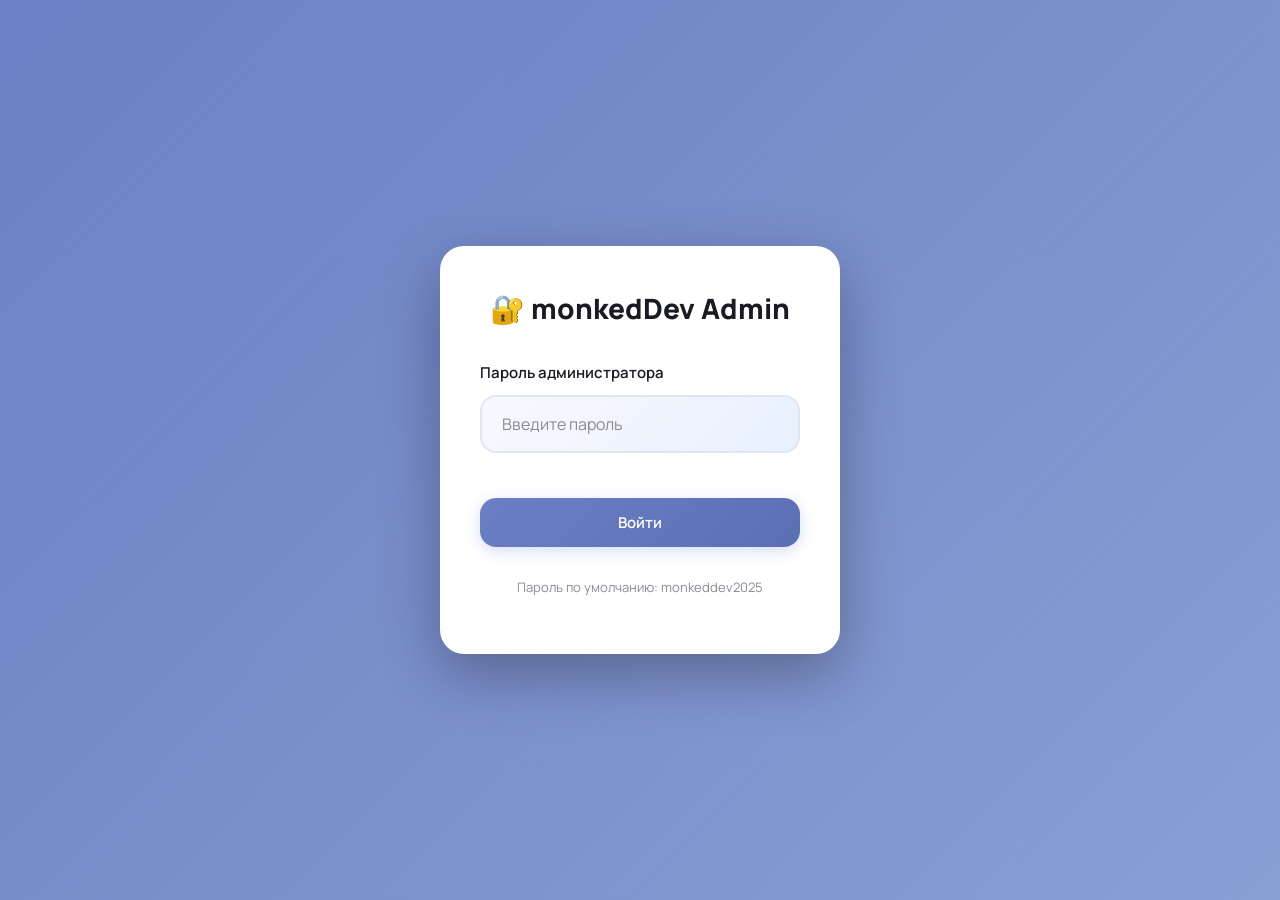
==== admin/index.html @ dd94aa71 "Added web admin panel for order management with dashboard, analytics, export" ====
<!DOCTYPE html>
<html lang="ru">
<head>
    <meta charset="UTF-8">
    <meta name="viewport" content="width=device-width, initial-scale=1.0">
    <title>Админ-панель | monkedDev</title>
    <meta name="description" content="Панель управления заявками">
    <link rel="preconnect" href="https://fonts.googleapis.com">
    <link rel="preconnect" href="https://fonts.gstatic.com" crossorigin>
    <link href="https://fonts.googleapis.com/css2?family=Manrope:wght@300;400;500;600;700;800&display=swap" rel="stylesheet">
    <link rel="stylesheet" href="../css/style.css">
    <link rel="stylesheet" href="../css/admin.css">
</head>
<body>
    <!-- Login Screen -->
    <div class="admin-login" id="adminLogin">
        <div class="admin-login__card">
            <div class="admin-login__header">
                <span class="admin-login__logo">🔐 monkedDev Admin</span>
            </div>
            <form class="admin-login__form" id="loginForm">
                <div class="form-group">
                    <label for="password" class="form-label">Пароль администратора</label>
                    <input type="password" id="password" class="form-input" placeholder="Введите пароль" required>
                </div>
                <button type="submit" class="btn btn--primary btn--full">Войти</button>
                <p class="admin-login__hint">Пароль по умолчанию: monkeddev2025</p>
            </form>
        </div>
    </div>

    <!-- Admin Dashboard -->
    <div class="admin-dashboard hidden" id="adminDashboard">
        <!-- Sidebar -->
        <aside class="admin-sidebar" id="adminSidebar">
            <div class="admin-sidebar__header">
                <span class="admin-sidebar__logo">🚀 monkedDev</span>
            </div>
            <nav class="admin-sidebar__nav">
                <a href="#" class="admin-sidebar__link active" data-view="dashboard">
                    <span class="link__icon">📊</span>
                    Дашборд
                </a>
                <a href="#" class="admin-sidebar__link" data-view="orders">
                    <span class="link__icon">📋</span>
                    Заявки
                    <span class="admin-sidebar__badge" id="newOrdersBadge">0</span>
                </a>
                <a href="#" class="admin-sidebar__link" data-view="analytics">
                    <span class="link__icon">📈</span>
                    Аналитика
                </a>
                <a href="#" class="admin-sidebar__link" data-view="settings">
                    <span class="link__icon">⚙️</span>
                    Настройки
                </a>
            </nav>
            <div class="admin-sidebar__footer">
                <a href="../index.html" class="admin-sidebar__link">
                    <span class="link__icon">🏠</span>
                    На сайт
                </a>
                <button class="admin-sidebar__link" id="logoutBtn">
                    <span class="link__icon">🚪</span>
                    Выйти
                </button>
            </div>
        </aside>

        <!-- Main Content -->
        <main class="admin-content">
            <!-- Header -->
            <header class="admin-header">
                <h1 class="admin-header__title" id="pageTitle">Дашборд</h1>
                <div class="admin-header__actions">
                    <button class="admin-icon-btn" id="refreshBtn" title="Обновить">
                        🔄
                    </button>
                    <button class="admin-icon-btn" id="exportBtn" title="Экспорт">
                        📥
                    </button>
                </div>
            </header>

            <!-- Dashboard View -->
            <div class="admin-view active" id="view-dashboard">
                <div class="admin-stats">
                    <div class="admin-stat-card">
                        <div class="admin-stat-card__icon">📋</div>
                        <div class="admin-stat-card__content">
                            <span class="admin-stat-card__value" id="totalOrders">0</span>
                            <span class="admin-stat-card__label">Всего заявок</span>
                        </div>
                    </div>
                    <div class="admin-stat-card">
                        <div class="admin-stat-card__icon">🆕</div>
                        <div class="admin-stat-card__content">
                            <span class="admin-stat-card__value" id="newOrders">0</span>
                            <span class="admin-stat-card__label">Новые</span>
                        </div>
                    </div>
                    <div class="admin-stat-card">
                        <div class="admin-stat-card__icon">⏳</div>
                        <div class="admin-stat-card__content">
                            <span class="admin-stat-card__value" id="inProgressOrders">0</span>
                            <span class="admin-stat-card__label">В работе</span>
                        </div>
                    </div>
                    <div class="admin-stat-card">
                        <div class="admin-stat-card__icon">✅</div>
                        <div class="admin-stat-card__content">
                            <span class="admin-stat-card__value" id="completedOrders">0</span>
                            <span class="admin-stat-card__label">Завершённые</span>
                        </div>
                    </div>
                </div>

                <div class="admin-card">
                    <div class="admin-card__header">
                        <h2 class="admin-card__title">Последние заявки</h2>
                        <a href="#" class="admin-card__link" data-view="orders">Все заявки →</a>
                    </div>
                    <div class="admin-table-wrapper">
                        <table class="admin-table">
                            <thead>
                                <tr>
                                    <th>ID</th>
                                    <th>Имя</th>
                                    <th>Контакт</th>
                                    <th>Тип</th>
                                    <th>Бюджет</th>
                                    <th>Статус</th>
                                    <th>Дата</th>
                                </tr>
                            </thead>
                            <tbody id="recentOrdersTable">
                                <tr>
                                    <td colspan="7" class="admin-table__empty">Загрузка...</td>
                                </tr>
                            </tbody>
                        </table>
                    </div>
                </div>
            </div>

            <!-- Orders View -->
            <div class="admin-view" id="view-orders">
                <div class="admin-filters">
                    <select class="admin-filter" id="statusFilter">
                        <option value="all">Все статусы</option>
                        <option value="new">Новые</option>
                        <option value="in_progress">В работе</option>
                        <option value="completed">Завершённые</option>
                        <option value="cancelled">Отменённые</option>
                    </select>
                    <input type="text" class="admin-search" id="searchInput" placeholder="Поиск...">
                </div>
                <div class="admin-card">
                    <div class="admin-table-wrapper">
                        <table class="admin-table">
                            <thead>
                                <tr>
                                    <th>ID</th>
                                    <th>Имя</th>
                                    <th>Контакт</th>
                                    <th>Тип</th>
                                    <th>Бюджет</th>
                                    <th>Сообщение</th>
                                    <th>Статус</th>
                                    <th>Дата</th>
                                    <th>Действия</th>
                                </tr>
                            </thead>
                            <tbody id="allOrdersTable">
                                <tr>
                                    <td colspan="9" class="admin-table__empty">Загрузка...</td>
                                </tr>
                            </tbody>
                        </table>
                    </div>
                </div>
            </div>

            <!-- Analytics View -->
            <div class="admin-view" id="view-analytics">
                <div class="admin-grid">
                    <div class="admin-card">
                        <h2 class="admin-card__title">Заявки по дням</h2>
                        <div class="admin-chart" id="ordersChart">
                            <div class="admin-chart__placeholder">📊 График загружается...</div>
                        </div>
                    </div>
                    <div class="admin-card">
                        <h2 class="admin-card__title">Популярные услуги</h2>
                        <div class="admin-chart" id="servicesChart">
                            <div class="admin-chart__placeholder">📈 Статистика загружается...</div>
                        </div>
                    </div>
                </div>
            </div>

            <!-- Settings View -->
            <div class="admin-view" id="view-settings">
                <div class="admin-card">
                    <h2 class="admin-card__title">Настройки панели</h2>
                    <form class="admin-form" id="settingsForm">
                        <div class="form-group">
                            <label class="form-label">Пароль администратора</label>
                            <input type="password" class="form-input" id="adminPassword" placeholder="Новый пароль">
                        </div>
                        <div class="form-group">
                            <label class="form-label">Email для уведомлений</label>
                            <input type="email" class="form-input" id="notificationEmail" placeholder="email@example.com">
                        </div>
                        <div class="form-group">
                            <label class="form-label">Telegram Chat ID (опционально)</label>
                            <input type="text" class="form-input" id="telegramChatId" placeholder="123456789">
                        </div>
                        <button type="submit" class="btn btn--primary">Сохранить</button>
                    </form>
                </div>
            </div>
        </main>
    </div>

    <!-- Order Detail Modal -->
    <div class="admin-modal" id="orderModal">
        <div class="admin-modal__overlay"></div>
        <div class="admin-modal__content">
            <button class="admin-modal__close" id="modalClose">&times;</button>
            <div class="admin-modal__body" id="orderModalBody"></div>
        </div>
    </div>

    <script src="../js/admin.js"></script>
</body>
</html>
---- css/style.css ----
/* ========================================
   monkedDev — Профессиональные стили
   Расширенная версия с анимациями и эффектами
   ======================================== */

/* ========================================
   CSS Переменные и темы
   ======================================== */

:root {
    /* ========================================
       Цветовая палитра - LIGHT THEME
       ======================================== */
    
    /* Основные фоны - улучшенные градиенты */
    --color-bg: linear-gradient(135deg, #F8F9FF 0%, #F0F4FF 50%, #E8F0FE 100%);
    --color-bg-solid: #FAFBFF;
    --color-bg-alt: linear-gradient(135deg, #F0F4FF 0%, #E8EDFF 100%);
    --color-bg-alt-solid: #F5F7FF;
    --color-bg-white: #FFFFFF;
    --color-bg-dark: #1A1A2E;
    
    /* Пастельные акценты - более насыщенные */
    --color-accent: #A4B8E8;
    --color-accent-light: #C5D4F0;
    --color-accent-soft: #E0E8F8;
    --color-accent-dark: #8A9FD4;
    
    /* Градиентные акценты */
    --color-mint: #B8E8D0;
    --color-lavender: #D4C5E8;
    --color-peach: #F0D4C5;
    --color-sky: #B8D8E8;
    --color-blush: #E8C5D8;
    --color-lemon: #F5F0C5;
    --color-rose: #E8B8C5;
    
    /* Основные цвета бренда - ярче */
    --color-primary: #6B7FC4;
    --color-primary-light: #8A9FD4;
    --color-primary-hover: #5A6FB4;
    --color-primary-dark: #4A5FA4;
    --color-primary-gradient: linear-gradient(135deg, #6B7FC4 0%, #8A9FD4 100%);
    --color-primary-glow: rgba(107, 127, 196, 0.3);
    
    /* Текст - контрастнее */
    --color-text: #3A3A45;
    --color-text-light: #5A5A65;
    --color-text-muted: #8A8A95;
    --color-text-inverse: #FFFFFF;
    --color-text-heading: #1A1A25;
    
    /* Семантические цвета */
    --color-success: #10B981;
    --color-success-light: #D1FAE5;
    --color-error: #EF4444;
    --color-error-light: #FEE2E2;
    --color-warning: #F59E0B;
    --color-warning-light: #FEF3C7;
    --color-info: #3B82F6;
    --color-info-light: #DBEAFE;
    
    /* Границы и разделители - мягче */
    --color-border: #E0E5F0;
    --color-border-light: #F0F3F8;
    --color-border-dark: #C5CCD8;
    
    /* Тени - более глубокие */
    --shadow-xs: 0 1px 2px rgba(107, 127, 196, 0.08);
    --shadow-soft: 0 4px 20px rgba(107, 127, 196, 0.12);
    --shadow-medium: 0 8px 30px rgba(107, 127, 196, 0.16);
    --shadow-hover: 0 12px 40px rgba(107, 127, 196, 0.2);
    --shadow-elevated: 0 20px 60px rgba(107, 127, 196, 0.25);
    --shadow-glow: 0 0 40px rgba(107, 127, 196, 0.4);
    
    /* Градиенты для карточек */
    --gradient-card-1: linear-gradient(135deg, rgba(107, 127, 196, 0.05) 0%, rgba(138, 159, 212, 0.05) 100%);
    --gradient-card-2: linear-gradient(135deg, rgba(184, 232, 208, 0.05) 0%, rgba(184, 216, 232, 0.05) 100%);
    --gradient-card-3: linear-gradient(135deg, rgba(212, 197, 232, 0.05) 0%, rgba(240, 212, 197, 0.05) 100%);
    
    /* Шрифты */
    --font-main: 'Manrope', -apple-system, BlinkMacSystemFont, 'Segoe UI', 'Roboto', sans-serif;
    --font-mono: 'Fira Code', 'Consolas', 'Monaco', monospace;
    
    /* Размеры и отступы */
    --section-padding: 100px 0;
    --section-padding-sm: 60px 0;
    --container-width: 1280px;
    --container-width-narrow: 900px;
    --container-width-wide: 1400px;
    
    /* Радиусы скругления */
    --radius-sm: 8px;
    --radius-md: 12px;
    --radius-lg: 16px;
    --radius-xl: 24px;
    --radius-2xl: 32px;
    --radius-full: 9999px;
    
    /* Переходы и анимации */
    --transition-fast: 0.15s ease;
    --transition-base: 0.3s ease;
    --transition-slow: 0.5s ease;
    --transition-bounce: 0.5s cubic-bezier(0.68, -0.55, 0.265, 1.55);
    
    /* Z-index слои */
    --z-base: 1;
    --z-dropdown: 100;
    --z-sticky: 200;
    --z-fixed: 300;
    --z-modal-backdrop: 400;
    --z-modal: 500;
    --z-popover: 600;
    --z-toast: 700;
    --z-cursor: 800;
}

/* Тёмная тема - улучшенная */
[data-theme="dark"] {
    --color-bg: linear-gradient(135deg, #0F0F1A 0%, #1A1A2E 50%, #151525 100%);
    --color-bg-solid: #0F0F1A;
    --color-bg-alt: linear-gradient(135deg, #1A1A2E 0%, #202035 100%);
    --color-bg-alt-solid: #1A1A2E;
    --color-bg-white: #1E1E32;
    
    --color-accent-soft: #2D2D44;
    --color-accent-light: #3D3D5C;
    --color-accent: #8A9FD4;
    
    --color-text: #B8B8C0;
    --color-text-light: #9A9AA5;
    --color-text-muted: #6B6B75;
    --color-text-heading: #E8E8E8;
    
    --color-primary: #8A9FD4;
    --color-primary-light: #9FB0E0;
    --color-primary-hover: #7A8FC4;
    --color-primary-glow: rgba(138, 159, 212, 0.4);
    
    --color-border: #2D2D44;
    --color-border-light: #3D3D5C;
    --color-border-dark: #4D4D6C;
    
    --shadow-soft: 0 4px 20px rgba(0, 0, 0, 0.4);
    --shadow-medium: 0 8px 30px rgba(0, 0, 0, 0.5);
    --shadow-hover: 0 12px 40px rgba(0, 0, 0, 0.6);
    --shadow-elevated: 0 20px 60px rgba(0, 0, 0, 0.7);
}

[data-theme="dark"] body::before {
    background: radial-gradient(ellipse, rgba(138, 159, 212, 0.1) 0%, transparent 70%);
}

[data-theme="dark"] body::after {
    background: radial-gradient(ellipse, rgba(184, 232, 208, 0.08) 0%, transparent 70%);
}

[data-theme="dark"] .section::before {
    background: linear-gradient(180deg, transparent 0%, rgba(138, 159, 212, 0.03) 50%, transparent 100%);
}

/* ========================================
   Базовые стили и сброс
   ======================================== */

*, *::before, *::after {
    box-sizing: border-box;
    margin: 0;
    padding: 0;
}

html {
    scroll-behavior: smooth;
    font-size: 16px;
    -webkit-font-smoothing: antialiased;
    -moz-osx-font-smoothing: grayscale;
    text-rendering: optimizeLegibility;
}

body {
    font-family: var(--font-main);
    font-size: 1rem;
    line-height: 1.6;
    color: var(--color-text);
    background: var(--color-bg);
    background-attachment: fixed;
    overflow-x: hidden;
    min-height: 100vh;
    position: relative;
}

/* Декоративные фоновые элементы */
body::before {
    content: '';
    position: fixed;
    top: -50%;
    right: -20%;
    width: 80%;
    height: 150%;
    background: radial-gradient(ellipse, rgba(107, 127, 196, 0.08) 0%, transparent 70%);
    border-radius: 50%;
    z-index: -1;
    animation: bgFloat 20s ease-in-out infinite;
}

body::after {
    content: '';
    position: fixed;
    bottom: -30%;
    left: -10%;
    width: 60%;
    height: 100%;
    background: radial-gradient(ellipse, rgba(184, 232, 208, 0.08) 0%, transparent 70%);
    border-radius: 50%;
    z-index: -1;
    animation: bgFloat 25s ease-in-out infinite reverse;
}

@keyframes bgFloat {
    0%, 100% { transform: translate(0, 0) scale(1); }
    33% { transform: translate(30px, -30px) scale(1.1); }
    66% { transform: translate(-20px, 20px) scale(0.95); }
}

/* Убираем выделение */
::selection {
    background: var(--color-primary);
    color: var(--color-text-inverse);
}

::-moz-selection {
    background: var(--color-primary);
    color: var(--color-text-inverse);
}

/* Скроллбар */
::-webkit-scrollbar {
    width: 10px;
    height: 10px;
}

::-webkit-scrollbar-track {
    background: var(--color-bg-alt);
}

::-webkit-scrollbar-thumb {
    background: var(--color-primary);
    border-radius: var(--radius-full);
}

::-webkit-scrollbar-thumb:hover {
    background: var(--color-primary-hover);
}

/* Контейнер */
.container {
    max-width: var(--container-width);
    margin: 0 auto;
    padding: 0 20px;
}

@media (min-width: 1400px) {
    .container {
        padding: 0 40px;
    }
}

/* Ссылки */
a {
    text-decoration: none;
    color: inherit;
    transition: all var(--transition-base);
}

/* Изображения */
img {
    max-width: 100%;
    height: auto;
    display: block;
}

/* Списки */
ul, ol {
    list-style: none;
}

/* ========================================
   Типографика
   ======================================== */

h1, h2, h3, h4, h5, h6 {
    font-weight: 700;
    line-height: 1.2;
    color: var(--color-text-heading);
    margin-bottom: 1rem;
}

h1 { font-size: clamp(2.5rem, 5vw, 4rem); }
h2 { font-size: clamp(2rem, 4vw, 3rem); }
h3 { font-size: clamp(1.5rem, 3vw, 2rem); }
h4 { font-size: clamp(1.25rem, 2vw, 1.5rem); }
h5 { font-size: clamp(1.125rem, 1.5vw, 1.25rem); }
h6 { font-size: clamp(1rem, 1vw, 1.125rem); }

p {
    margin-bottom: 1rem;
}

strong {
    font-weight: 700;
    color: var(--color-primary);
}

em {
    font-style: italic;
}

.accent {
    color: var(--color-primary);
}

.title-gradient {
    background: linear-gradient(135deg, var(--color-primary) 0%, var(--color-accent) 100%);
    -webkit-background-clip: text;
    -webkit-text-fill-color: transparent;
    background-clip: text;
}

/* ========================================
   Заголовки секций
   ======================================== */

.section__header {
    text-align: center;
    margin-bottom: 60px;
}

.section__subtitle {
    display: inline-block;
    font-size: 14px;
    font-weight: 600;
    color: var(--color-primary);
    text-transform: uppercase;
    letter-spacing: 2px;
    margin-bottom: 15px;
    padding: 8px 20px;
    background: var(--color-accent-soft);
    border-radius: var(--radius-full);
}

.section__title {
    font-size: clamp(2rem, 4vw, 3rem);
    font-weight: 800;
    color: var(--color-text-heading);
    margin-bottom: 20px;
    position: relative;
    display: inline-block;
}

.section__title::after {
    content: '';
    position: absolute;
    bottom: -10px;
    left: 50%;
    transform: translateX(-50%);
    width: 80px;
    height: 4px;
    background: linear-gradient(90deg, var(--color-primary), var(--color-accent));
    border-radius: var(--radius-full);
}

.section__desc {
    font-size: 18px;
    color: var(--color-text-light);
    max-width: 600px;
    margin: 20px auto 0;
}

.section {
    padding: var(--section-padding);
    position: relative;
}

.section:nth-child(even) {
    background: var(--color-bg-alt);
    background-attachment: fixed;
}

/* Декоративные элементы для секций */
.section::before {
    content: '';
    position: absolute;
    top: 0;
    left: 0;
    width: 100%;
    height: 100%;
    background: linear-gradient(180deg, transparent 0%, rgba(107, 127, 196, 0.02) 50%, transparent 100%);
    pointer-events: none;
}

/* ========================================
   Кнопки
   ======================================== */

.btn {
    display: inline-flex;
    align-items: center;
    justify-content: center;
    gap: 10px;
    padding: 14px 32px;
    font-family: var(--font-main);
    font-size: 15px;
    font-weight: 600;
    border-radius: var(--radius-lg);
    border: none;
    cursor: pointer;
    transition: all var(--transition-base);
    text-align: center;
    white-space: nowrap;
    position: relative;
    overflow: hidden;
}

.btn--primary {
    background: linear-gradient(135deg, var(--color-primary) 0%, var(--color-primary-hover) 100%);
    color: var(--color-text-inverse);
    box-shadow: 0 4px 15px rgba(123, 143, 212, 0.3);
}

.btn--primary:hover {
    transform: translateY(-3px);
    box-shadow: 0 8px 25px rgba(123, 143, 212, 0.4);
}

.btn--primary:active {
    transform: translateY(-1px);
}

.btn--outline {
    background: transparent;
    border: 2px solid var(--color-primary);
    color: var(--color-primary);
}

.btn--outline:hover {
    background: var(--color-primary);
    color: var(--color-text-inverse);
    transform: translateY(-3px);
}

.btn--ghost {
    background: transparent;
    color: var(--color-primary);
}

.btn--ghost:hover {
    background: var(--color-accent-soft);
}

.btn--lg {
    padding: 18px 40px;
    font-size: 16px;
}

.btn--sm {
    padding: 10px 20px;
    font-size: 14px;
}

.btn--full {
    width: 100%;
}

.btn:disabled {
    opacity: 0.6;
    cursor: not-allowed;
    transform: none !important;
}

/* Эффект ripple */
.btn__ripple {
    position: absolute;
    border-radius: 50%;
    background: rgba(255, 255, 255, 0.4);
    transform: scale(0);
    animation: ripple 0.6s linear;
    pointer-events: none;
}

@keyframes ripple {
    to {
        transform: scale(4);
        opacity: 0;
    }
}

/* ========================================
   Preloader
   ======================================== */

.preloader {
    position: fixed;
    top: 0;
    left: 0;
    width: 100%;
    height: 100%;
    background: var(--color-bg);
    display: flex;
    align-items: center;
    justify-content: center;
    z-index: var(--z-cursor);
    transition: opacity 0.5s ease, visibility 0.5s ease;
}

.preloader.hidden {
    opacity: 0;
    visibility: hidden;
    pointer-events: none;
}

.preloader__spinner {
    text-align: center;
}

.spinner__circle {
    width: 60px;
    height: 60px;
    border: 4px solid var(--color-accent-soft);
    border-top-color: var(--color-primary);
    border-radius: 50%;
    animation: spin 1s linear infinite;
    margin: 0 auto 20px;
}

@keyframes spin {
    to {
        transform: rotate(360deg);
    }
}

.spinner__text {
    font-size: 14px;
    color: var(--color-text-light);
    animation: pulse 1.5s ease-in-out infinite;
}

@keyframes pulse {
    0%, 100% { opacity: 1; }
    50% { opacity: 0.5; }
}

/* ========================================
   Cursor Follower
   ======================================== */

.cursor-follower {
    position: fixed;
    width: 30px;
    height: 30px;
    border: 2px solid var(--color-primary);
    border-radius: 50%;
    pointer-events: none;
    z-index: var(--z-cursor);
    transform: translate(-50%, -50%);
    transition: transform 0.1s ease, width 0.3s ease, height 0.3s ease, background-color 0.3s ease;
    mix-blend-mode: multiply;
}

[data-theme="dark"] .cursor-follower {
    mix-blend-mode: difference;
}

.cursor-follower.active {
    width: 50px;
    height: 50px;
    background-color: rgba(123, 143, 212, 0.1);
}

/* ========================================
   Scroll Progress
   ======================================== */

.scroll-progress {
    position: fixed;
    top: 0;
    left: 0;
    width: 0%;
    height: 3px;
    background: linear-gradient(90deg, var(--color-primary), var(--color-accent));
    z-index: var(--z-fixed);
    transition: width 0.1s ease;
}

/* ========================================
   Back to Top Button
   ======================================== */

.back-to-top {
    position: fixed;
    bottom: 30px;
    right: 30px;
    width: 50px;
    height: 50px;
    background: var(--color-primary);
    color: var(--color-text-inverse);
    border: none;
    border-radius: 50%;
    cursor: pointer;
    z-index: var(--z-sticky);
    opacity: 0;
    visibility: hidden;
    transform: translateY(20px);
    transition: all var(--transition-base);
    box-shadow: var(--shadow-medium);
    display: flex;
    align-items: center;
    justify-content: center;
}

.back-to-top.visible {
    opacity: 1;
    visibility: visible;
    transform: translateY(0);
}

.back-to-top:hover {
    background: var(--color-primary-hover);
    transform: translateY(-5px);
    box-shadow: var(--shadow-hover);
}

/* ========================================
   Header
   ======================================== */

.header {
    position: fixed;
    top: 0;
    left: 0;
    width: 100%;
    z-index: var(--z-fixed);
    background: rgba(250, 250, 251, 0.9);
    backdrop-filter: blur(20px);
    -webkit-backdrop-filter: blur(20px);
    border-bottom: 1px solid transparent;
    transition: all var(--transition-base);
}

[data-theme="dark"] .header {
    background: rgba(15, 15, 26, 0.9);
}

.header.scrolled {
    background: rgba(250, 250, 251, 0.98);
    border-bottom-color: var(--color-border);
    box-shadow: var(--shadow-soft);
}

[data-theme="dark"] .header.scrolled {
    background: rgba(15, 15, 26, 0.98);
}

.header__container {
    display: flex;
    align-items: center;
    justify-content: space-between;
    height: 80px;
    transition: height var(--transition-base);
}

.header.scrolled .header__container {
    height: 70px;
}

/* Логотип */
.header__logo {
    font-size: 26px;
    font-weight: 800;
    color: var(--color-text-heading);
    display: flex;
    align-items: center;
    gap: 8px;
}

.logo__icon {
    font-size: 28px;
    animation: float 3s ease-in-out infinite;
}

@keyframes float {
    0%, 100% { transform: translateY(0); }
    50% { transform: translateY(-5px); }
}

/* Навигация */
.header__nav {
    display: flex;
    gap: 5px;
}

.header__link {
    display: flex;
    align-items: center;
    gap: 6px;
    padding: 10px 16px;
    font-size: 15px;
    font-weight: 500;
    color: var(--color-text);
    border-radius: var(--radius-lg);
    transition: all var(--transition-fast);
}

.link__icon {
    font-size: 16px;
    opacity: 0.8;
}

.header__link:hover {
    background: var(--color-accent-soft);
    color: var(--color-primary);
}

.header__link.active {
    background: var(--color-primary);
    color: var(--color-text-inverse);
}

/* Действия в хедере */
.header__actions {
    display: flex;
    align-items: center;
    gap: 15px;
}

.header__btn {
    padding: 10px 24px;
    font-size: 14px;
}

/* Переключатель темы */
.theme-toggle {
    width: 44px;
    height: 44px;
    background: var(--color-accent-soft);
    border: none;
    border-radius: var(--radius-full);
    cursor: pointer;
    display: flex;
    align-items: center;
    justify-content: center;
    transition: all var(--transition-fast);
    position: relative;
    overflow: hidden;
}

.theme-toggle:hover {
    background: var(--color-primary);
    transform: rotate(15deg);
}

.theme-icon {
    font-size: 20px;
    position: absolute;
    transition: all var(--transition-base);
}

.theme-icon--light {
    opacity: 1;
    transform: rotate(0);
}

.theme-icon--dark {
    opacity: 0;
    transform: rotate(90deg);
}

[data-theme="dark"] .theme-icon--light {
    opacity: 0;
    transform: rotate(-90deg);
}

[data-theme="dark"] .theme-icon--dark {
    opacity: 1;
    transform: rotate(0);
}

/* Бургер меню */
.burger {
    display: none;
    flex-direction: column;
    gap: 5px;
    background: none;
    border: none;
    cursor: pointer;
    padding: 8px;
    z-index: var(--z-modal);
}

.burger span {
    width: 28px;
    height: 3px;
    background: var(--color-text-heading);
    border-radius: var(--radius-full);
    transition: all var(--transition-fast);
}

.burger.active span:nth-child(1) {
    transform: rotate(45deg) translate(6px, 6px);
}

.burger.active span:nth-child(2) {
    opacity: 0;
    transform: translateX(-10px);
}

.burger.active span:nth-child(3) {
    transform: rotate(-45deg) translate(7px, -7px);
}

/* ========================================
   Mobile Menu Overlay
   ======================================== */

.mobile-menu-overlay {
    position: fixed;
    top: 0;
    left: 0;
    width: 100%;
    height: 100%;
    background: rgba(0, 0, 0, 0.5);
    backdrop-filter: blur(5px);
    z-index: calc(var(--z-modal) - 1);
    opacity: 0;
    visibility: hidden;
    transition: all var(--transition-base);
}

.mobile-menu-overlay.active {
    opacity: 1;
    visibility: visible;
}

/* ========================================
   Hero Section - Улучшенный фон
   ======================================== */

.hero {
    position: relative;
    padding: 180px 0 120px;
    min-height: 100vh;
    display: flex;
    align-items: center;
    overflow: hidden;
}

.hero::before {
    content: '';
    position: absolute;
    top: -50%;
    right: -20%;
    width: 80%;
    height: 150%;
    background: radial-gradient(ellipse, rgba(107, 127, 196, 0.1) 0%, transparent 70%);
    animation: gradientMove 15s ease-in-out infinite;
    z-index: 0;
}

.hero::after {
    content: '';
    position: absolute;
    bottom: -30%;
    left: -10%;
    width: 60%;
    height: 80%;
    background: radial-gradient(ellipse, rgba(184, 232, 208, 0.08) 0%, transparent 70%);
    animation: gradientMove 20s ease-in-out infinite reverse;
    z-index: 0;
}

@keyframes gradientMove {
    0%, 100% { transform: translate(0, 0) scale(1); }
    33% { transform: translate(-5%, 5%) scale(1.1); }
    66% { transform: translate(5%, -5%) scale(0.95); }
}

.hero__bg {
    position: absolute;
    top: 0;
    left: 0;
    width: 100%;
    height: 100%;
    z-index: 0;
}

.hero__gradient {
    position: absolute;
    top: -50%;
    right: -20%;
    width: 80%;
    height: 150%;
    background: radial-gradient(ellipse, var(--color-accent-soft) 0%, transparent 70%);
    animation: gradientMove 15s ease-in-out infinite;
}

@keyframes gradientMove {
    0%, 100% { transform: translate(0, 0) scale(1); }
    25% { transform: translate(-5%, 5%) scale(1.1); }
    50% { transform: translate(-10%, -5%) scale(0.95); }
    75% { transform: translate(5%, -10%) scale(1.05); }
}

.hero__particles {
    position: absolute;
    top: 0;
    left: 0;
    width: 100%;
    height: 100%;
    overflow: hidden;
}

.particle {
    position: absolute;
    width: 6px;
    height: 6px;
    background: var(--color-primary);
    border-radius: 50%;
    opacity: 0.3;
    animation: particleFloat 20s infinite;
}

@keyframes particleFloat {
    0%, 100% {
        transform: translate(0, 0) rotate(0deg);
        opacity: 0;
    }
    10% {
        opacity: 0.3;
    }
    90% {
        opacity: 0.3;
    }
    100% {
        transform: translate(100vw, -100vh) rotate(720deg);
        opacity: 0;
    }
}

.hero__container {
    position: relative;
    z-index: 1;
    display: grid;
    grid-template-columns: 1fr 1fr;
    gap: 80px;
    align-items: center;
}

.hero__content {
    max-width: 600px;
}

/* Бейдж доступности */
.hero__badge {
    display: inline-flex;
    align-items: center;
    gap: 10px;
    padding: 10px 20px;
    background: var(--color-bg-white);
    border: 1px solid var(--color-border);
    border-radius: var(--radius-full);
    font-size: 14px;
    font-weight: 600;
    color: var(--color-text);
    margin-bottom: 25px;
    box-shadow: var(--shadow-soft);
}

.badge__pulse {
    width: 10px;
    height: 10px;
    background: var(--color-success);
    border-radius: 50%;
    animation: pulse 2s ease-in-out infinite;
}

/* Заголовок Hero */
.hero__title {
    font-size: clamp(2.5rem, 5vw, 4rem);
    font-weight: 800;
    line-height: 1.1;
    color: var(--color-text-heading);
    margin-bottom: 25px;
}

.hero__subtitle {
    font-size: 18px;
    color: var(--color-text-light);
    line-height: 1.8;
    margin-bottom: 40px;
}

/* Кнопки Hero */
.hero__buttons {
    display: flex;
    gap: 15px;
    flex-wrap: wrap;
    margin-bottom: 50px;
}

/* Статистика Hero */
.hero__stats {
    display: flex;
    gap: 40px;
}

.hero__stat {
    text-align: center;
}

.stat__value {
    display: block;
    font-size: 36px;
    font-weight: 800;
    color: var(--color-primary);
    line-height: 1;
}

.stat__label {
    font-size: 14px;
    color: var(--color-text-light);
    margin-top: 5px;
}

/* Hero Image */
.hero__image {
    position: relative;
}

.hero__illustration {
    width: 100%;
    height: 450px;
    background: linear-gradient(135deg, var(--color-accent-light) 0%, var(--color-mint) 100%);
    border-radius: var(--radius-2xl);
    position: relative;
    overflow: hidden;
    box-shadow: var(--shadow-elevated);
    display: flex;
    align-items: center;
    justify-content: center;
}

.illustration__code {
    background: rgba(255, 255, 255, 0.9);
    padding: 30px;
    border-radius: var(--radius-xl);
    font-family: var(--font-mono);
    font-size: 14px;
    box-shadow: var(--shadow-medium);
}

.code__line {
    margin-bottom: 5px;
}

.code__keyword { color: #FF79C6; }
.code__variable { color: #8BE9FD; }
.code__class { color: #50FA7B; }
.code__method { color: #50FA7B; }
.code__string { color: #F1FA8C; }
.code__boolean { color: #BD93F9; }

/* Плавающие карточки */
.hero__floating-card {
    position: absolute;
    display: flex;
    align-items: center;
    gap: 10px;
    padding: 15px 20px;
    background: var(--color-bg-white);
    border-radius: var(--radius-xl);
    box-shadow: var(--shadow-elevated);
    animation: floatCard 4s ease-in-out infinite;
}

.floating-card__icon {
    font-size: 24px;
}

.floating-card__text {
    font-size: 14px;
    font-weight: 600;
    color: var(--color-text-heading);
}

.hero__floating-card--1 {
    top: 10%;
    left: -10%;
    animation-delay: 0s;
}

.hero__floating-card--2 {
    top: 50%;
    right: -15%;
    animation-delay: 1.5s;
}

.hero__floating-card--3 {
    bottom: 10%;
    left: 0%;
    animation-delay: 3s;
}

@keyframes floatCard {
    0%, 100% { transform: translateY(0); }
    50% { transform: translateY(-20px); }
}

/* Индикатор скролла */
.hero__scroll-indicator {
    position: absolute;
    bottom: 40px;
    left: 50%;
    transform: translateX(-50%);
    display: flex;
    flex-direction: column;
    align-items: center;
    gap: 10px;
    animation: bounce 2s ease-in-out infinite;
}

@keyframes bounce {
    0%, 100% { transform: translateX(-50%) translateY(0); }
    50% { transform: translateX(-50%) translateY(10px); }
}

.scroll-indicator__mouse {
    width: 26px;
    height: 40px;
    border: 2px solid var(--color-text-muted);
    border-radius: 13px;
    position: relative;
}

.scroll-indicator__wheel {
    width: 4px;
    height: 8px;
    background: var(--color-primary);
    border-radius: 2px;
    position: absolute;
    top: 8px;
    left: 50%;
    transform: translateX(-50%);
    animation: scrollWheel 1.5s ease-in-out infinite;
}

@keyframes scrollWheel {
    0%, 100% { opacity: 1; transform: translateX(-50%) translateY(0); }
    50% { opacity: 0.3; transform: translateX(-50%) translateY(10px); }
}

.scroll-indicator__text {
    font-size: 12px;
    color: var(--color-text-muted);
    text-transform: uppercase;
    letter-spacing: 1px;
}

/* ========================================
   About Section
   ======================================== */

.about__container {
    max-width: var(--container-width-wide);
}

.about__content {
    display: grid;
    grid-template-columns: 450px 1fr;
    gap: 80px;
    align-items: center;
}

.about__image-wrapper {
    position: relative;
}

.about__image {
    position: relative;
    z-index: 2;
}

.about__avatar {
    width: 100%;
    aspect-ratio: 1;
    background: linear-gradient(135deg, var(--color-accent-light), var(--color-lavender));
    border-radius: var(--radius-2xl);
    display: flex;
    align-items: center;
    justify-content: center;
    box-shadow: var(--shadow-elevated);
}

.avatar__emoji {
    font-size: 150px;
    animation: float 4s ease-in-out infinite;
}

.about__experience {
    position: absolute;
    bottom: -20px;
    right: -20px;
    background: var(--color-primary);
    color: var(--color-text-inverse);
    padding: 20px 25px;
    border-radius: var(--radius-xl);
    text-align: center;
    box-shadow: var(--shadow-medium);
}

.experience__years {
    display: block;
    font-size: 36px;
    font-weight: 800;
    line-height: 1;
}

.experience__text {
    font-size: 13px;
    opacity: 0.9;
}

.about__pattern {
    position: absolute;
    top: 30px;
    left: 30px;
    width: 100%;
    height: 100%;
    background: linear-gradient(135deg, var(--color-accent-soft), var(--color-mint));
    border-radius: var(--radius-2xl);
    z-index: 1;
}

.about__text {
    max-width: 700px;
}

.text__lead {
    font-size: 20px;
    line-height: 1.8;
    color: var(--color-text);
    margin-bottom: 20px;
}

.about__text p {
    font-size: 17px;
    color: var(--color-text-light);
    line-height: 1.8;
    margin-bottom: 20px;
}

/* Навыки */
.about__skills {
    margin: 40px 0;
}

.skills__title {
    font-size: 20px;
    margin-bottom: 25px;
}

.skills__grid {
    display: grid;
    gap: 20px;
}

.skill-item__header {
    display: flex;
    align-items: center;
    gap: 12px;
    margin-bottom: 10px;
}

.skill-item__icon {
    font-size: 20px;
}

.skill-item__name {
    flex: 1;
    font-weight: 600;
    color: var(--color-text-heading);
}

.skill-item__percent {
    font-size: 14px;
    font-weight: 700;
    color: var(--color-primary);
}

.skill-item__bar {
    height: 8px;
    background: var(--color-accent-soft);
    border-radius: var(--radius-full);
    overflow: hidden;
}

.skill-item__progress {
    height: 100%;
    width: 0;
    background: linear-gradient(90deg, var(--color-primary), var(--color-accent));
    border-radius: var(--radius-full);
    transition: width 1.5s ease-out;
}

/* Tech tags */
.about__tech {
    display: flex;
    flex-wrap: wrap;
    gap: 10px;
    margin: 30px 0;
}

.tech-tag {
    padding: 8px 16px;
    background: var(--color-accent-soft);
    color: var(--color-primary-dark);
    border-radius: var(--radius-full);
    font-size: 14px;
    font-weight: 600;
    transition: all var(--transition-fast);
}

.tech-tag:hover {
    background: var(--color-primary);
    color: var(--color-text-inverse);
    transform: translateY(-2px);
}

/* CTA кнопки */
.about__cta {
    display: flex;
    gap: 15px;
    margin-top: 40px;
}

/* ========================================
   Services Section
   ======================================== */

.services__tabs {
    display: flex;
    justify-content: center;
    gap: 10px;
    margin-bottom: 40px;
    flex-wrap: wrap;
}

.services__tab {
    padding: 12px 24px;
    background: var(--color-bg-white);
    border: 2px solid var(--color-border);
    border-radius: var(--radius-full);
    font-family: var(--font-main);
    font-size: 15px;
    font-weight: 600;
    color: var(--color-text);
    cursor: pointer;
    transition: all var(--transition-fast);
}

.services__tab:hover {
    border-color: var(--color-primary);
    color: var(--color-primary);
}

.services__tab--active {
    background: var(--color-primary);
    border-color: var(--color-primary);
    color: var(--color-text-inverse);
}

.services__grid {
    display: grid;
    grid-template-columns: repeat(3, 1fr);
    gap: 30px;
}

.service-card {
    position: relative;
    padding: 35px;
    background: var(--color-bg-white);
    border-radius: var(--radius-2xl);
    box-shadow: var(--shadow-soft);
    transition: all var(--transition-base);
    overflow: hidden;
}

.service-card::before {
    content: '';
    position: absolute;
    top: 0;
    left: 0;
    width: 100%;
    height: 4px;
    background: linear-gradient(90deg, var(--color-primary), var(--color-accent));
    transform: scaleX(0);
    transition: transform var(--transition-base);
}

.service-card::after {
    content: '';
    position: absolute;
    top: -50%;
    right: -50%;
    width: 200%;
    height: 200%;
    background: radial-gradient(circle, rgba(107, 127, 196, 0.05) 0%, transparent 70%);
    opacity: 0;
    transition: opacity var(--transition-base);
    pointer-events: none;
}

.service-card:hover {
    transform: translateY(-10px);
    box-shadow: var(--shadow-elevated);
}

.service-card:hover::before {
    transform: scaleX(1);
}

.service-card:hover::after {
    opacity: 1;
}

.service-card.hidden {
    display: none;
}

.service-card__badge {
    position: absolute;
    top: 20px;
    right: 20px;
    padding: 6px 14px;
    background: linear-gradient(135deg, var(--color-primary), var(--color-accent));
    color: var(--color-text-inverse);
    font-size: 12px;
    font-weight: 700;
    border-radius: var(--radius-full);
    text-transform: uppercase;
    letter-spacing: 1px;
}

.service-card__icon {
    font-size: 56px;
    margin-bottom: 20px;
    display: block;
}

.service-card__title {
    font-size: 22px;
    margin-bottom: 15px;
}

.service-card__desc {
    font-size: 15px;
    color: var(--color-text-light);
    line-height: 1.7;
    margin-bottom: 20px;
}

.service-card__features {
    margin-bottom: 25px;
}

.service-card__features li {
    display: flex;
    align-items: center;
    gap: 10px;
    font-size: 14px;
    color: var(--color-text);
    margin-bottom: 10px;
}

.service-card__price {
    display: flex;
    align-items: baseline;
    gap: 5px;
    margin-bottom: 25px;
    padding: 15px;
    background: var(--color-accent-soft);
    border-radius: var(--radius-lg);
}

.price__from {
    font-size: 14px;
    color: var(--color-text-light);
}

.price__value {
    font-size: 28px;
    font-weight: 800;
    color: var(--color-primary);
}

.price__currency {
    font-size: 18px;
    font-weight: 600;
    color: var(--color-text);
}

.services__cta {
    text-align: center;
    margin-top: 50px;
    padding: 40px;
    background: var(--color-bg-white);
    border-radius: var(--radius-2xl);
    box-shadow: var(--shadow-soft);
}

.services__cta p {
    font-size: 18px;
    color: var(--color-text-light);
    margin-bottom: 20px;
}

/* ========================================
   Benefits Section
   ======================================== */

.benefits__grid {
    display: grid;
    grid-template-columns: repeat(3, 1fr);
    gap: 30px;
}

.benefit-card {
    padding: 35px;
    background: var(--color-bg-white);
    border-radius: var(--radius-2xl);
    text-align: center;
    box-shadow: var(--shadow-soft);
    transition: all var(--transition-base);
}

.benefit-card:hover {
    transform: translateY(-8px);
    box-shadow: var(--shadow-elevated);
}

.benefit-card__icon {
    font-size: 56px;
    margin-bottom: 20px;
}

.benefit-card__title {
    font-size: 20px;
    margin-bottom: 15px;
}

.benefit-card__desc {
    font-size: 15px;
    color: var(--color-text-light);
    line-height: 1.7;
}

/* ========================================
   Portfolio Section
   ======================================== */

.portfolio__filter {
    display: flex;
    justify-content: center;
    gap: 10px;
    margin-bottom: 40px;
    flex-wrap: wrap;
}

.portfolio__filter-btn {
    padding: 10px 24px;
    background: var(--color-bg-white);
    border: 2px solid var(--color-border);
    border-radius: var(--radius-full);
    font-family: var(--font-main);
    font-size: 14px;
    font-weight: 600;
    color: var(--color-text);
    cursor: pointer;
    transition: all var(--transition-fast);
}

.portfolio__filter-btn:hover {
    border-color: var(--color-primary);
    color: var(--color-primary);
}

.portfolio__filter-btn--active {
    background: var(--color-primary);
    border-color: var(--color-primary);
    color: var(--color-text-inverse);
}

.portfolio__grid {
    display: grid;
    grid-template-columns: repeat(3, 1fr);
    gap: 30px;
}

.portfolio-card {
    background: var(--color-bg-white);
    border-radius: var(--radius-2xl);
    overflow: hidden;
    box-shadow: var(--shadow-soft);
    transition: all var(--transition-base);
}

.portfolio-card:hover {
    transform: translateY(-10px);
    box-shadow: var(--shadow-elevated);
}

.portfolio-card.hidden {
    display: none;
}

.portfolio-card__image {
    position: relative;
    height: 240px;
    overflow: hidden;
}

.portfolio-placeholder {
    width: 100%;
    height: 100%;
    background: linear-gradient(135deg, var(--color-accent-light), var(--color-lavender));
    display: flex;
    flex-direction: column;
    align-items: center;
    justify-content: center;
    gap: 10px;
}

.placeholder__emoji {
    font-size: 64px;
}

.placeholder__text {
    font-size: 16px;
    font-weight: 600;
    color: var(--color-primary-dark);
}

.portfolio-card__overlay {
    position: absolute;
    top: 0;
    left: 0;
    width: 100%;
    height: 100%;
    background: rgba(123, 143, 212, 0.9);
    display: flex;
    align-items: center;
    justify-content: center;
    gap: 15px;
    opacity: 0;
    transition: opacity var(--transition-base);
}

.portfolio-card__image:hover .portfolio-card__overlay {
    opacity: 1;
}

.portfolio-card__preview,
.portfolio-card__external {
    width: 50px;
    height: 50px;
    background: var(--color-bg-white);
    border-radius: 50%;
    display: flex;
    align-items: center;
    justify-content: center;
    font-size: 20px;
    transition: all var(--transition-fast);
}

.portfolio-card__preview:hover,
.portfolio-card__external:hover {
    transform: scale(1.1);
}

.portfolio-card__content {
    padding: 25px;
}

.portfolio-card__tags {
    display: flex;
    gap: 10px;
    margin-bottom: 15px;
}

.tag {
    padding: 6px 14px;
    font-size: 12px;
    font-weight: 600;
    border-radius: var(--radius-full);
    text-transform: uppercase;
    letter-spacing: 0.5px;
}

.tag--primary {
    background: var(--color-primary);
    color: var(--color-text-inverse);
}

.tag--secondary {
    background: var(--color-accent-soft);
    color: var(--color-primary-dark);
}

.portfolio-card__title {
    font-size: 18px;
    margin-bottom: 10px;
}

.portfolio-card__desc {
    font-size: 15px;
    color: var(--color-text-light);
    line-height: 1.6;
    margin-bottom: 15px;
}

.portfolio-card__meta {
    display: flex;
    gap: 20px;
}

.meta__item {
    font-size: 14px;
    color: var(--color-text-muted);
}

.portfolio__cta {
    text-align: center;
    margin-top: 50px;
}

.portfolio__cta p {
    font-size: 18px;
    color: var(--color-text-light);
    margin-bottom: 20px;
}

/* ========================================
   Reviews Section
   ======================================== */

.reviews__slider {
    position: relative;
    display: flex;
    align-items: center;
    gap: 20px;
}

.slider__btn {
    width: 50px;
    height: 50px;
    background: var(--color-bg-white);
    border: 2px solid var(--color-border);
    border-radius: 50%;
    cursor: pointer;
    display: flex;
    align-items: center;
    justify-content: center;
    transition: all var(--transition-fast);
    flex-shrink: 0;
}

.slider__btn:hover {
    background: var(--color-primary);
    border-color: var(--color-primary);
    color: var(--color-text-inverse);
}

.reviews__track {
    display: flex;
    gap: 30px;
    overflow-x: auto;
    scroll-behavior: smooth;
    scrollbar-width: none;
    -ms-overflow-style: none;
    padding: 20px 0;
}

.reviews__track::-webkit-scrollbar {
    display: none;
}

.review-card {
    flex: 0 0 400px;
    padding: 30px;
    background: var(--color-bg-white);
    border-radius: var(--radius-2xl);
    box-shadow: var(--shadow-soft);
}

.review-card__header {
    display: flex;
    align-items: center;
    gap: 15px;
    margin-bottom: 20px;
}

.review-card__avatar {
    width: 60px;
    height: 60px;
    background: linear-gradient(135deg, var(--color-accent-light), var(--color-lavender));
    border-radius: 50%;
    display: flex;
    align-items: center;
    justify-content: center;
    font-size: 30px;
}

.review-card__info {
    flex: 1;
}

.review-card__name {
    font-size: 16px;
    font-weight: 700;
    color: var(--color-text-heading);
    margin-bottom: 3px;
}

.review-card__position {
    font-size: 14px;
    color: var(--color-text-light);
}

.review-card__rating {
    font-size: 18px;
}

.review-card__content p {
    font-size: 15px;
    color: var(--color-text);
    line-height: 1.7;
    font-style: italic;
}

.review-card__footer {
    display: flex;
    justify-content: space-between;
    margin-top: 20px;
    padding-top: 20px;
    border-top: 1px solid var(--color-border-light);
}

.review-card__date,
.review-card__project {
    font-size: 13px;
    color: var(--color-text-muted);
}

.reviews__dots {
    display: flex;
    justify-content: center;
    gap: 10px;
    margin-top: 30px;
}

.reviews__dot {
    width: 10px;
    height: 10px;
    background: var(--color-border);
    border-radius: 50%;
    cursor: pointer;
    transition: all var(--transition-fast);
}

.reviews__dot.active {
    background: var(--color-primary);
    width: 30px;
    border-radius: var(--radius-full);
}

/* ========================================
   Stages Section
   ======================================== */

.stages__timeline {
    display: grid;
    grid-template-columns: repeat(3, 1fr);
    gap: 25px;
}

.stage-item {
    position: relative;
    padding: 35px 25px;
    background: var(--color-bg-white);
    border-radius: var(--radius-2xl);
    text-align: center;
    box-shadow: var(--shadow-soft);
    transition: all var(--transition-base);
}

.stage-item:hover {
    transform: translateY(-8px);
    box-shadow: var(--shadow-elevated);
}

.stage-item__number {
    display: inline-flex;
    align-items: center;
    justify-content: center;
    width: 60px;
    height: 60px;
    background: linear-gradient(135deg, var(--color-primary), var(--color-accent));
    color: var(--color-text-inverse);
    font-size: 22px;
    font-weight: 800;
    border-radius: 50%;
    margin-bottom: 20px;
}

.stage-item__icon {
    font-size: 40px;
    margin-bottom: 15px;
    display: block;
}

.stage-item__title {
    font-size: 18px;
    margin-bottom: 12px;
}

.stage-item__desc {
    font-size: 14px;
    color: var(--color-text-light);
    line-height: 1.6;
    margin-bottom: 15px;
}

.stage-item__time {
    display: inline-block;
    padding: 6px 14px;
    background: var(--color-accent-soft);
    color: var(--color-primary-dark);
    border-radius: var(--radius-full);
    font-size: 13px;
    font-weight: 600;
}

/* ========================================
   FAQ Section
   ======================================== */

.faq__grid {
    max-width: var(--container-width-narrow);
    margin: 0 auto;
    display: flex;
    flex-direction: column;
    gap: 15px;
}

.faq-item {
    background: var(--color-bg-white);
    border-radius: var(--radius-xl);
    overflow: hidden;
    box-shadow: var(--shadow-soft);
}

.faq-item__header {
    width: 100%;
    padding: 25px 30px;
    background: none;
    border: none;
    display: flex;
    align-items: center;
    justify-content: space-between;
    cursor: pointer;
    text-align: left;
    font-family: var(--font-main);
    font-size: 17px;
    font-weight: 600;
    color: var(--color-text-heading);
    transition: all var(--transition-fast);
}

.faq-item__header:hover {
    background: var(--color-accent-soft);
}

.faq-item__icon {
    width: 30px;
    height: 30px;
    background: var(--color-primary);
    color: var(--color-text-inverse);
    border-radius: 50%;
    display: flex;
    align-items: center;
    justify-content: center;
    font-size: 20px;
    font-weight: 400;
    transition: all var(--transition-fast);
    flex-shrink: 0;
    margin-left: 15px;
}

.faq-item.active .faq-item__icon {
    background: var(--color-error);
    transform: rotate(45deg);
}

.faq-item__content {
    max-height: 0;
    overflow: hidden;
    transition: max-height 0.4s ease;
}

.faq-item.active .faq-item__content {
    max-height: 500px;
}

.faq-item__content p,
.faq-item__content ul {
    padding: 0 30px 25px;
}

.faq-item__content p {
    font-size: 15px;
    color: var(--color-text-light);
    line-height: 1.7;
}

.faq-item__content ul {
    margin-top: 15px;
}

.faq-item__content ul li {
    display: flex;
    align-items: center;
    gap: 10px;
    font-size: 15px;
    color: var(--color-text);
    margin-bottom: 10px;
}

.faq-item__content ul li::before {
    content: '✓';
    color: var(--color-success);
    font-weight: 700;
}

/* ========================================
   CTA Section
   ======================================== */

.cta {
    position: relative;
    overflow: hidden;
}

.cta__container {
    position: relative;
    z-index: 1;
}

.cta__content {
    text-align: center;
    padding: 80px 40px;
    background: linear-gradient(135deg, var(--color-primary) 0%, var(--color-primary-dark) 100%);
    border-radius: var(--radius-2xl);
    box-shadow: var(--shadow-elevated);
}

.cta__badge {
    font-size: 60px;
    margin-bottom: 20px;
    animation: float 3s ease-in-out infinite;
}

.cta__title {
    font-size: clamp(2rem, 4vw, 3rem);
    color: var(--color-text-inverse);
    margin-bottom: 20px;
}

.cta__desc {
    font-size: 18px;
    color: rgba(255, 255, 255, 0.9);
    max-width: 600px;
    margin: 0 auto 40px;
}

.cta__buttons {
    display: flex;
    justify-content: center;
    gap: 15px;
    flex-wrap: wrap;
    margin-bottom: 25px;
}

.cta__note {
    font-size: 14px;
    color: rgba(255, 255, 255, 0.7);
}

.btn__icon {
    font-size: 18px;
}

/* ========================================
   Order Section
   ======================================== */

.order__wrapper {
    display: grid;
    grid-template-columns: 350px 1fr;
    gap: 50px;
    max-width: var(--container-width-narrow);
    margin: 0 auto;
}

.order__info {
    padding: 40px;
    background: var(--color-bg-white);
    border-radius: var(--radius-2xl);
    box-shadow: var(--shadow-medium);
    height: fit-content;
}

.order__info-title {
    font-size: 20px;
    margin-bottom: 25px;
}

.order__contacts {
    display: flex;
    flex-direction: column;
    gap: 15px;
    margin-bottom: 30px;
}

.order__contact {
    display: flex;
    align-items: center;
    gap: 15px;
    padding: 15px;
    background: var(--color-accent-soft);
    border-radius: var(--radius-lg);
    transition: all var(--transition-fast);
}

.order__contact:hover {
    background: var(--color-primary);
    color: var(--color-text-inverse);
}

.contact__icon {
    font-size: 24px;
}

.contact__text {
    font-size: 15px;
    font-weight: 600;
}

.order__social {
    display: flex;
    gap: 10px;
    margin-bottom: 30px;
}

.social-link {
    width: 44px;
    height: 44px;
    background: var(--color-accent-soft);
    border-radius: var(--radius-lg);
    display: flex;
    align-items: center;
    justify-content: center;
    transition: all var(--transition-fast);
}

.social-link:hover {
    background: var(--color-primary);
    color: var(--color-text-inverse);
    transform: translateY(-3px);
}

.social-link svg {
    width: 22px;
    height: 22px;
}

.order__availability {
    display: flex;
    align-items: center;
    gap: 10px;
    padding: 15px;
    background: var(--color-success-light);
    border-radius: var(--radius-lg);
}

.availability__status {
    width: 12px;
    height: 12px;
    background: var(--color-success);
    border-radius: 50%;
    animation: pulse 2s ease-in-out infinite;
}

.availability__text {
    font-size: 14px;
    font-weight: 600;
    color: var(--color-success);
}

/* Форма заказа */
.order-form {
    padding: 40px;
    background: var(--color-bg-white);
    border-radius: var(--radius-2xl);
    box-shadow: var(--shadow-medium);
}

.form-row {
    display: grid;
    grid-template-columns: 1fr 1fr;
    gap: 20px;
}

.form-group {
    margin-bottom: 25px;
}

.form-label {
    display: flex;
    align-items: center;
    gap: 8px;
    margin-bottom: 10px;
    font-size: 15px;
    font-weight: 600;
    color: var(--color-text-heading);
}

.label__icon {
    font-size: 16px;
}

.required {
    color: var(--color-error);
}

.form-input {
    width: 100%;
    padding: 16px 20px;
    font-family: var(--font-main);
    font-size: 16px;
    color: var(--color-text);
    background: var(--color-bg);
    border: 2px solid var(--color-border);
    border-radius: var(--radius-lg);
    transition: all var(--transition-fast);
}

.form-input:focus {
    outline: none;
    border-color: var(--color-primary);
    box-shadow: 0 0 0 4px rgba(123, 143, 212, 0.1);
}

.form-input::placeholder {
    color: var(--color-text-muted);
}

.form-select {
    cursor: pointer;
}

.form-textarea {
    resize: vertical;
    min-height: 140px;
}

.form-checkbox {
    display: flex;
    align-items: flex-start;
    gap: 12px;
}

.form-checkbox input[type="checkbox"] {
    width: 20px;
    height: 20px;
    margin-top: 2px;
    accent-color: var(--color-primary);
    cursor: pointer;
}

.form-checkbox-label {
    font-size: 14px;
    color: var(--color-text-light);
    line-height: 1.5;
    cursor: pointer;
}

.hidden {
    display: none !important;
}

.form-status {
    margin-top: 20px;
    padding: 15px 20px;
    border-radius: var(--radius-lg);
    text-align: center;
    font-size: 15px;
    font-weight: 600;
    display: none;
}

.form-status.success {
    display: block;
    background: var(--color-success-light);
    color: var(--color-success);
}

.form-status.error {
    display: block;
    background: var(--color-error-light);
    color: var(--color-error);
}

.form__note {
    margin-top: 20px;
    font-size: 13px;
    color: var(--color-text-muted);
    text-align: center;
}

/* ========================================
   Contacts Section
   ======================================== */

.contacts__content {
    max-width: var(--container-width-narrow);
    margin: 0 auto;
}

.contacts__cards {
    display: grid;
    grid-template-columns: repeat(3, 1fr);
    gap: 25px;
    margin-bottom: 50px;
}

.contact-card {
    display: flex;
    align-items: center;
    gap: 20px;
    padding: 30px;
    background: var(--color-bg-white);
    border-radius: var(--radius-2xl);
    box-shadow: var(--shadow-soft);
    transition: all var(--transition-base);
}

.contact-card:hover {
    transform: translateY(-5px);
    box-shadow: var(--shadow-elevated);
}

.contact-card__icon {
    font-size: 40px;
}

.contact-card__title {
    font-size: 16px;
    font-weight: 700;
    color: var(--color-text-heading);
    margin-bottom: 5px;
}

.contact-card__text {
    font-size: 14px;
    color: var(--color-text-light);
}

.contacts__hours {
    padding: 40px;
    background: var(--color-bg-white);
    border-radius: var(--radius-2xl);
    box-shadow: var(--shadow-soft);
}

.hours__title {
    font-size: 20px;
    margin-bottom: 25px;
    text-align: center;
}

.hours__grid {
    display: grid;
    grid-template-columns: repeat(2, 1fr);
    gap: 20px;
}

.hours__item {
    display: flex;
    flex-direction: column;
    align-items: center;
    gap: 8px;
    padding: 20px;
    background: var(--color-accent-soft);
    border-radius: var(--radius-lg);
}

.hours__day {
    font-size: 15px;
    font-weight: 700;
    color: var(--color-text-heading);
}

.hours__time {
    font-size: 14px;
    color: var(--color-text-light);
}

/* ========================================
   Footer
   ======================================== */

.footer {
    background: var(--color-bg-dark);
    color: rgba(255, 255, 255, 0.8);
    padding: 80px 0 30px;
}

.footer__top {
    display: grid;
    grid-template-columns: 2fr 1fr 1fr;
    gap: 60px;
    margin-bottom: 60px;
    padding-bottom: 60px;
    border-bottom: 1px solid rgba(255, 255, 255, 0.1);
}

.footer__brand {
    max-width: 350px;
}

.footer__logo {
    display: inline-flex;
    align-items: center;
    gap: 8px;
    font-size: 26px;
    font-weight: 800;
    color: var(--color-text-inverse);
    margin-bottom: 20px;
}

.footer__desc {
    font-size: 15px;
    line-height: 1.7;
    margin-bottom: 25px;
}

.footer__social {
    display: flex;
    gap: 12px;
}

.footer__nav-title {
    font-size: 16px;
    font-weight: 700;
    color: var(--color-text-inverse);
    margin-bottom: 20px;
}

.footer__nav-list {
    display: flex;
    flex-direction: column;
    gap: 12px;
}

.footer__nav-link {
    font-size: 15px;
    color: rgba(255, 255, 255, 0.7);
    transition: all var(--transition-fast);
}

.footer__nav-link:hover {
    color: var(--color-primary);
    padding-left: 5px;
}

.footer__bottom {
    display: flex;
    justify-content: space-between;
    align-items: center;
}

.footer__copyright {
    font-size: 14px;
    color: rgba(255, 255, 255, 0.5);
}

.footer__legal {
    display: flex;
    gap: 25px;
}

.footer__legal-link {
    font-size: 14px;
    color: rgba(255, 255, 255, 0.5);
    transition: color var(--transition-fast);
}

.footer__legal-link:hover {
    color: var(--color-primary);
}

/* ========================================
   Toast Notifications
   ======================================== */

.toast-container {
    position: fixed;
    top: 100px;
    right: 30px;
    z-index: var(--z-toast);
    display: flex;
    flex-direction: column;
    gap: 15px;
}

.toast {
    min-width: 320px;
    padding: 18px 24px;
    background: var(--color-bg-white);
    border-radius: var(--radius-xl);
    box-shadow: var(--shadow-elevated);
    display: flex;
    align-items: center;
    gap: 15px;
    animation: slideIn 0.3s ease;
}

@keyframes slideIn {
    from {
        transform: translateX(100%);
        opacity: 0;
    }
    to {
        transform: translateX(0);
        opacity: 1;
    }
}

.toast.hiding {
    animation: slideOut 0.3s ease forwards;
}

@keyframes slideOut {
    to {
        transform: translateX(100%);
        opacity: 0;
    }
}

.toast__icon {
    font-size: 24px;
}

.toast__content {
    flex: 1;
}

.toast__title {
    font-size: 15px;
    font-weight: 700;
    color: var(--color-text-heading);
    margin-bottom: 3px;
}

.toast__message {
    font-size: 14px;
    color: var(--color-text-light);
}

.toast--success .toast__icon { color: var(--color-success); }
.toast--error .toast__icon { color: var(--color-error); }
.toast--warning .toast__icon { color: var(--color-warning); }
.toast--info .toast__icon { color: var(--color-info); }

/* ========================================
   Modal
   ======================================== */

.modal {
    position: fixed;
    top: 0;
    left: 0;
    width: 100%;
    height: 100%;
    z-index: var(--z-modal);
    display: flex;
    align-items: center;
    justify-content: center;
    opacity: 0;
    visibility: hidden;
    transition: all var(--transition-base);
}

.modal.active {
    opacity: 1;
    visibility: visible;
}

.modal__overlay {
    position: absolute;
    top: 0;
    left: 0;
    width: 100%;
    height: 100%;
    background: rgba(0, 0, 0, 0.7);
    backdrop-filter: blur(5px);
}

.modal__content {
    position: relative;
    width: 90%;
    max-width: 800px;
    max-height: 90vh;
    overflow-y: auto;
    background: var(--color-bg-white);
    border-radius: var(--radius-2xl);
    box-shadow: var(--shadow-elevated);
    transform: scale(0.9);
    transition: transform var(--transition-base);
}

.modal.active .modal__content {
    transform: scale(1);
}

.modal__close {
    position: absolute;
    top: 20px;
    right: 20px;
    width: 40px;
    height: 40px;
    background: var(--color-bg);
    border: none;
    border-radius: 50%;
    cursor: pointer;
    display: flex;
    align-items: center;
    justify-content: center;
    font-size: 24px;
    color: var(--color-text);
    transition: all var(--transition-fast);
    z-index: 1;
}

.modal__close:hover {
    background: var(--color-error);
    color: var(--color-text-inverse);
}

.modal__body {
    padding: 40px;
}

/* ========================================
   Адаптивность
   ======================================== */

@media (max-width: 1200px) {
    .hero__container {
        grid-template-columns: 1fr;
        text-align: center;
    }

    .hero__content {
        max-width: 100%;
    }

    .hero__image {
        max-width: 600px;
        margin: 0 auto;
    }

    .hero__stats {
        justify-content: center;
    }

    .about__content {
        grid-template-columns: 1fr;
        gap: 50px;
    }

    .about__image-wrapper {
        max-width: 450px;
        margin: 0 auto;
    }

    .services__grid,
    .portfolio__grid {
        grid-template-columns: repeat(2, 1fr);
    }

    .benefits__grid,
    .stages__timeline {
        grid-template-columns: repeat(2, 1fr);
    }

    .footer__top {
        grid-template-columns: 1fr 1fr;
    }
}

@media (max-width: 992px) {
    .header__nav,
    .header__btn,
    .theme-toggle {
        display: none;
    }

    .burger {
        display: flex;
    }

    .hero {
        padding: 140px 0 80px;
    }

    .hero__title {
        font-size: clamp(2rem, 4vw, 3rem);
    }

    .hero__buttons {
        justify-content: center;
    }

    .about__content {
        grid-template-columns: 1fr;
    }

    .order__wrapper {
        grid-template-columns: 1fr;
    }

    .order__info {
        order: 2;
    }

    .contacts__cards {
        grid-template-columns: 1fr;
    }

    .hours__grid {
        grid-template-columns: 1fr;
    }
}

@media (max-width: 768px) {
    .section {
        padding: 60px 0;
    }

    .section__header {
        margin-bottom: 40px;
    }

    .services__grid,
    .portfolio__grid,
    .benefits__grid,
    .stages__timeline {
        grid-template-columns: 1fr;
    }

    .form-row {
        grid-template-columns: 1fr;
    }

    .order-form,
    .order__info {
        padding: 25px;
    }

    .hero__stats {
        flex-direction: column;
        gap: 20px;
    }

    .hero__floating-card {
        display: none;
    }

    .reviews__slider {
        flex-direction: column;
    }

    .slider__btn {
        display: none;
    }

    .review-card {
        flex: 0 0 100%;
    }

    .footer__top {
        grid-template-columns: 1fr;
        gap: 40px;
    }

    .footer__bottom {
        flex-direction: column;
        gap: 20px;
        text-align: center;
    }

    .cursor-follower {
        display: none;
    }
}

@media (max-width: 480px) {
    .hero__title {
        font-size: clamp(1.75rem, 3vw, 2.5rem);
    }

    .hero__subtitle {
        font-size: 16px;
    }

    .hero__buttons {
        flex-direction: column;
    }

    .btn--lg {
        width: 100%;
    }

    .stat-card {
        padding: 20px 15px;
    }

    .section__title {
        font-size: clamp(1.5rem, 3vw, 2rem);
    }

    .toast-container {
        left: 20px;
        right: 20px;
    }

    .toast {
        min-width: auto;
    }
}

/* ========================================
   Анимации при скролле
   ======================================== */

.fade-in {
    opacity: 0;
    transform: translateY(40px);
    transition: opacity 0.8s ease, transform 0.8s ease;
}

.fade-in.visible {
    opacity: 1;
    transform: translateY(0);
}

.fade-in-left {
    opacity: 0;
    transform: translateX(-50px);
    transition: opacity 0.8s ease, transform 0.8s ease;
}

.fade-in-left.visible {
    opacity: 1;
    transform: translateX(0);
}

.fade-in-right {
    opacity: 0;
    transform: translateX(50px);
    transition: opacity 0.8s ease, transform 0.8s ease;
}

.fade-in-right.visible {
    opacity: 1;
    transform: translateX(0);
}

.scale-in {
    opacity: 0;
    transform: scale(0.9);
    transition: opacity 0.8s ease, transform 0.8s ease;
}

.scale-in.visible {
    opacity: 1;
    transform: scale(1);
}

/* ========================================
   Утилиты
   ======================================== */

.text-center { text-align: center; }
.text-left { text-align: left; }
.text-right { text-align: right; }

.mt-1 { margin-top: 0.5rem; }
.mt-2 { margin-top: 1rem; }
.mt-3 { margin-top: 1.5rem; }
.mt-4 { margin-top: 2rem; }
.mt-5 { margin-top: 3rem; }

.mb-1 { margin-bottom: 0.5rem; }
.mb-2 { margin-bottom: 1rem; }
.mb-3 { margin-bottom: 1.5rem; }
.mb-4 { margin-bottom: 2rem; }
.mb-5 { margin-bottom: 3rem; }

/* ========================================
   ADVANCED FEATURES - 3D Shapes & Effects
   ======================================== */

/* 3D Floating Shapes */
.hero__3d-shapes {
    position: absolute;
    top: 0;
    left: 0;
    width: 100%;
    height: 100%;
    overflow: hidden;
    pointer-events: none;
    z-index: 0;
}

.shape-3d {
    position: absolute;
    border-radius: 30% 70% 70% 30% / 30% 30% 70% 70%;
    background: linear-gradient(135deg, 
        rgba(123, 143, 212, 0.1) 0%, 
        rgba(184, 197, 232, 0.15) 50%, 
        rgba(197, 232, 212, 0.1) 100%);
    backdrop-filter: blur(10px);
    animation: shapeFloat 20s ease-in-out infinite;
}

.shape-3d::before {
    content: '';
    position: absolute;
    inset: 10%;
    border-radius: inherit;
    background: inherit;
    filter: blur(20px);
}

.shape-1 {
    width: 400px;
    height: 400px;
    top: -10%;
    left: -10%;
    animation-delay: 0s;
    animation-duration: 25s;
}

.shape-2 {
    width: 300px;
    height: 300px;
    top: 50%;
    right: -5%;
    animation-delay: -5s;
    animation-duration: 30s;
}

.shape-3 {
    width: 250px;
    height: 250px;
    bottom: 10%;
    left: 30%;
    animation-delay: -10s;
    animation-duration: 28s;
}

.shape-4 {
    width: 200px;
    height: 200px;
    top: 30%;
    right: 20%;
    animation-delay: -15s;
    animation-duration: 26s;
}

.shape-5 {
    width: 350px;
    height: 350px;
    bottom: -10%;
    right: 10%;
    animation-delay: -20s;
    animation-duration: 32s;
}

@keyframes shapeFloat {
    0%, 100% {
        transform: translate(0, 0) rotate(0deg) scale(1);
        border-radius: 30% 70% 70% 30% / 30% 30% 70% 70%;
    }
    25% {
        transform: translate(50px, -30px) rotate(90deg) scale(1.1);
        border-radius: 70% 30% 30% 70% / 70% 70% 30% 30%;
    }
    50% {
        transform: translate(-30px, 50px) rotate(180deg) scale(0.95);
        border-radius: 30% 70% 70% 30% / 30% 30% 70% 70%;
    }
    75% {
        transform: translate(30px, 30px) rotate(270deg) scale(1.05);
        border-radius: 70% 30% 30% 70% / 70% 70% 30% 30%;
    }
}

/* Typing Animation */
.hero__typing {
    margin-bottom: 30px;
    min-height: 30px;
}

.typing-text {
    font-size: 20px;
    color: var(--color-primary);
    font-weight: 600;
    border-right: none;
}

.typing-cursor {
    display: inline-block;
    color: var(--color-primary);
    animation: cursorBlink 1s step-end infinite;
    margin-left: 2px;
}

@keyframes cursorBlink {
    0%, 100% { opacity: 1; }
    50% { opacity: 0; }
}

/* Glass Morphism Cards */
.glass-card {
    background: rgba(255, 255, 255, 0.7);
    backdrop-filter: blur(20px) saturate(180%);
    -webkit-backdrop-filter: blur(20px) saturate(180%);
    border: 1px solid rgba(255, 255, 255, 0.3);
    box-shadow: 
        0 8px 32px rgba(0, 0, 0, 0.05),
        inset 0 1px 0 rgba(255, 255, 255, 0.5);
}

[data-theme="dark"] .glass-card {
    background: rgba(30, 30, 50, 0.7);
    border: 1px solid rgba(255, 255, 255, 0.1);
    box-shadow: 
        0 8px 32px rgba(0, 0, 0, 0.3),
        inset 0 1px 0 rgba(255, 255, 255, 0.05);
}

/* Special Offer Section */
.special-offer {
    position: relative;
    overflow: hidden;
}

.special-offer__container {
    position: relative;
    z-index: 1;
}

.special-offer__content {
    max-width: 800px;
    margin: 0 auto;
    text-align: center;
    padding: 60px 40px;
    background: linear-gradient(135deg, 
        rgba(123, 143, 212, 0.1) 0%, 
        rgba(184, 197, 232, 0.15) 100%);
    border-radius: var(--radius-2xl);
    border: 1px solid var(--color-border);
    backdrop-filter: blur(20px);
}

.special-offer__badge {
    display: inline-flex;
    align-items: center;
    gap: 10px;
    padding: 10px 25px;
    background: linear-gradient(135deg, var(--color-primary), var(--color-accent));
    color: var(--color-text-inverse);
    font-size: 14px;
    font-weight: 700;
    border-radius: var(--radius-full);
    margin-bottom: 25px;
    position: relative;
    animation: badgePulse 2s ease-in-out infinite;
}

.badge-glow {
    position: absolute;
    inset: -3px;
    background: inherit;
    border-radius: inherit;
    filter: blur(15px);
    opacity: 0.5;
    animation: glowPulse 2s ease-in-out infinite;
}

@keyframes badgePulse {
    0%, 100% { transform: scale(1); }
    50% { transform: scale(1.05); }
}

@keyframes glowPulse {
    0%, 100% { opacity: 0.5; }
    50% { opacity: 0.8; }
}

.special-offer__title {
    font-size: clamp(1.75rem, 3vw, 2.5rem);
    margin-bottom: 15px;
    background: linear-gradient(135deg, var(--color-primary), var(--color-accent));
    -webkit-background-clip: text;
    -webkit-text-fill-color: transparent;
    background-clip: text;
}

.special-offer__desc {
    font-size: 18px;
    color: var(--color-text-light);
    margin-bottom: 30px;
}

.special-offer__bonuses {
    display: grid;
    grid-template-columns: repeat(2, 1fr);
    gap: 15px;
    margin-bottom: 40px;
    max-width: 600px;
    margin-left: auto;
    margin-right: auto;
}

.bonus-item {
    display: flex;
    align-items: center;
    gap: 12px;
    padding: 15px 20px;
    background: var(--color-bg-white);
    border-radius: var(--radius-xl);
    box-shadow: var(--shadow-soft);
    transition: all var(--transition-base);
}

.bonus-item:hover {
    transform: translateY(-3px);
    box-shadow: var(--shadow-hover);
}

.bonus-item__icon {
    font-size: 28px;
    flex-shrink: 0;
}

.bonus-item__text {
    font-size: 15px;
    font-weight: 600;
    color: var(--color-text-heading);
}

/* Countdown Timer */
.countdown {
    display: flex;
    justify-content: center;
    align-items: center;
    gap: 15px;
    margin-bottom: 35px;
    flex-wrap: wrap;
}

.countdown__item {
    display: flex;
    flex-direction: column;
    align-items: center;
    min-width: 80px;
}

.countdown__number {
    display: flex;
    align-items: center;
    justify-content: center;
    width: 70px;
    height: 70px;
    background: linear-gradient(135deg, var(--color-primary), var(--color-primary-hover));
    color: var(--color-text-inverse);
    font-size: 28px;
    font-weight: 800;
    border-radius: var(--radius-xl);
    box-shadow: 0 10px 30px rgba(123, 143, 212, 0.3);
    position: relative;
    overflow: hidden;
}

.countdown__number::before {
    content: '';
    position: absolute;
    top: -50%;
    left: -50%;
    width: 200%;
    height: 200%;
    background: linear-gradient(
        45deg,
        transparent 30%,
        rgba(255, 255, 255, 0.2) 50%,
        transparent 70%
    );
    animation: countdownShine 3s ease-in-out infinite;
}

@keyframes countdownShine {
    0% { transform: translateX(-100%) rotate(45deg); }
    100% { transform: translateX(100%) rotate(45deg); }
}

.countdown__label {
    font-size: 12px;
    color: var(--color-text-muted);
    margin-top: 8px;
    text-transform: uppercase;
    letter-spacing: 1px;
}

.countdown__separator {
    font-size: 24px;
    font-weight: 700;
    color: var(--color-primary);
    margin-top: -20px;
}

.btn__sparkle {
    animation: sparkleRotate 3s linear infinite;
    display: inline-block;
}

@keyframes sparkleRotate {
    0%, 100% { transform: rotate(0deg) scale(1); }
    25% { transform: rotate(10deg) scale(1.2); }
    75% { transform: rotate(-10deg) scale(1.2); }
}

/* Advanced Hover Effects */
.hover-lift {
    transition: transform var(--transition-base), box-shadow var(--transition-base);
}

.hover-lift:hover {
    transform: translateY(-8px) scale(1.02);
    box-shadow: var(--shadow-elevated);
}

.hover-glow:hover {
    box-shadow: 
        0 0 30px rgba(123, 143, 212, 0.4),
        0 0 60px rgba(123, 143, 212, 0.2);
}

.hover-shine {
    position: relative;
    overflow: hidden;
}

.hover-shine::before {
    content: '';
    position: absolute;
    top: 0;
    left: -100%;
    width: 100%;
    height: 100%;
    background: linear-gradient(
        90deg,
        transparent,
        rgba(255, 255, 255, 0.3),
        transparent
    );
    transition: left 0.5s ease;
}

.hover-shine:hover::before {
    left: 100%;
}

/* Gradient Border Animation */
.gradient-border {
    position: relative;
    background: var(--color-bg-white);
    border-radius: var(--radius-2xl);
}

.gradient-border::before {
    content: '';
    position: absolute;
    inset: -3px;
    background: linear-gradient(45deg, 
        var(--color-primary), 
        var(--color-accent), 
        var(--color-mint),
        var(--color-lavender),
        var(--color-primary)
    );
    background-size: 400% 400%;
    border-radius: inherit;
    z-index: -1;
    animation: gradientBorder 5s ease infinite;
}

@keyframes gradientBorder {
    0% { background-position: 0% 50%; }
    50% { background-position: 100% 50%; }
    100% { background-position: 0% 50%; }
}

/* Floating Animation Enhanced */
@keyframes floatEnhanced {
    0%, 100% { 
        transform: translateY(0) rotate(0deg);
    }
    25% { 
        transform: translateY(-15px) rotate(2deg);
    }
    75% { 
        transform: translateY(-10px) rotate(-2deg);
    }
}

/* Magnetic Button Effect */
.magnetic-btn {
    position: relative;
    overflow: hidden;
}

.magnetic-btn::after {
    content: '';
    position: absolute;
    top: 50%;
    left: 50%;
    width: 0;
    height: 0;
    background: radial-gradient(circle, rgba(255,255,255,0.3) 0%, transparent 70%);
    border-radius: 50%;
    transform: translate(-50%, -50%);
    transition: width 0.6s ease, height 0.6s ease;
}

.magnetic-btn:hover::after {
    width: 300px;
    height: 300px;
}

/* Parallax Layers */
.parallax-layer {
    transition: transform 0.1s ease-out;
}

/* Reveal on Scroll */
.reveal-up {
    opacity: 0;
    transform: translateY(60px);
    transition: opacity 0.8s ease, transform 0.8s ease;
}

.reveal-up.visible {
    opacity: 1;
    transform: translateY(0);
}

.reveal-left {
    opacity: 0;
    transform: translateX(-60px);
    transition: opacity 0.8s ease, transform 0.8s ease;
}

.reveal-left.visible {
    opacity: 1;
    transform: translateX(0);
}

.reveal-right {
    opacity: 0;
    transform: translateX(60px);
    transition: opacity 0.8s ease, transform 0.8s ease;
}

.reveal-right.visible {
    opacity: 1;
    transform: translateX(0);
}

/* Stagger Animation */
.stagger-item {
    opacity: 0;
    transform: translateY(20px);
    transition: opacity 0.5s ease, transform 0.5s ease;
}

.stagger-item.visible {
    opacity: 1;
    transform: translateY(0);
}

/* Loading Skeleton */
.skeleton {
    background: linear-gradient(
        90deg,
        var(--color-bg-alt) 25%,
        var(--color-accent-soft) 50%,
        var(--color-bg-alt) 75%
    );
    background-size: 200% 100%;
    animation: skeleton-loading 1.5s ease-in-out infinite;
}

@keyframes skeleton-loading {
    0% { background-position: 200% 0; }
    100% { background-position: -200% 0; }
}

/* Glitch Effect (for fun) */
.glitch {
    position: relative;
}

.glitch::before,
.glitch::after {
    content: attr(data-text);
    position: absolute;
    top: 0;
    left: 0;
    width: 100%;
    height: 100%;
}

.glitch::before {
    animation: glitch-1 0.3s infinite;
    clip-path: polygon(0 0, 100% 0, 100% 45%, 0 45%);
    transform: translate(-2px, -2px);
    opacity: 0.8;
}

.glitch::after {
    animation: glitch-2 0.3s infinite;
    clip-path: polygon(0 60%, 100% 60%, 100% 100%, 0 100%);
    transform: translate(2px, 2px);
    opacity: 0.8;
}

@keyframes glitch-1 {
    0%, 100% { transform: translate(-2px, -2px); }
    50% { transform: translate(2px, 2px); }
}

@keyframes glitch-2 {
    0%, 100% { transform: translate(2px, 2px); }
    50% { transform: translate(-2px, -2px); }
}

/* Neon Glow Text */
.neon-text {
    color: var(--color-text-heading);
    text-shadow: 
        0 0 10px rgba(123, 143, 212, 0.5),
        0 0 20px rgba(123, 143, 212, 0.3),
        0 0 30px rgba(123, 143, 212, 0.2),
        0 0 40px rgba(123, 143, 212, 0.1);
    animation: neonPulse 2s ease-in-out infinite;
}

@keyframes neonPulse {
    0%, 100% {
        text-shadow: 
            0 0 10px rgba(123, 143, 212, 0.5),
            0 0 20px rgba(123, 143, 212, 0.3),
            0 0 30px rgba(123, 143, 212, 0.2);
    }
    50% {
        text-shadow: 
            0 0 15px rgba(123, 143, 212, 0.7),
            0 0 30px rgba(123, 143, 212, 0.5),
            0 0 45px rgba(123, 143, 212, 0.3);
    }
}

/* Responsive adjustments for new features */
@media (max-width: 768px) {
    .shape-3d {
        display: none;
    }
    
    .special-offer__bonuses {
        grid-template-columns: 1fr;
    }
    
    .countdown {
        gap: 10px;
    }
    
    .countdown__number {
        width: 55px;
        height: 55px;
        font-size: 22px;
    }
    
    .countdown__separator {
        font-size: 18px;
        margin-top: -10px;
    }
}

/* Print Styles */
@media print {
    .hero__3d-shapes,
    .cursor-follower,
    .scroll-progress,
    .back-to-top,
    .theme-toggle,
    .burger {
        display: none !important;
    }
    
    body {
        background: white !important;
    }
    
    .section {
        page-break-inside: avoid;
    }
}

.d-flex { display: flex; }
.d-grid { display: grid; }
.d-none { display: none; }

.justify-center { justify-content: center; }
.justify-between { justify-content: space-between; }
.align-center { align-items: center; }
.gap-1 { gap: 0.5rem; }
.gap-2 { gap: 1rem; }
.gap-3 { gap: 1.5rem; }
.gap-4 { gap: 2rem; }

/* ========================================
   CANVAS BACKGROUNDS
   ======================================== */

.hero-canvas {
    position: fixed;
    top: 0;
    left: 0;
    width: 100%;
    height: 100vh;
    z-index: 0;
    pointer-events: none;
    opacity: 0.5;
}

/* Stars Canvas */
.stars-canvas {
    position: fixed;
    top: 0;
    left: 0;
    width: 100%;
    height: 100vh;
    z-index: 0;
    pointer-events: none;
    opacity: 0.4;
}

/* Wave Canvas */
.wave-canvas {
    position: fixed;
    bottom: 0;
    left: 0;
    width: 100%;
    height: 300px;
    z-index: 1;
    pointer-events: none;
    opacity: 0.3;
}

/* ========================================
   DECORATIVE ELEMENTS
   ======================================== */

/* Gradient Orbs */
.gradient-orb {
    position: fixed;
    border-radius: 50%;
    filter: blur(80px);
    z-index: -1;
    pointer-events: none;
    animation: orbFloat 20s ease-in-out infinite;
}

.gradient-orb--1 {
    width: 400px;
    height: 400px;
    top: -10%;
    right: -10%;
    background: radial-gradient(circle, rgba(107, 127, 196, 0.3) 0%, transparent 70%);
    animation-delay: 0s;
}

.gradient-orb--2 {
    width: 300px;
    height: 300px;
    bottom: 10%;
    left: -5%;
    background: radial-gradient(circle, rgba(184, 232, 208, 0.3) 0%, transparent 70%);
    animation-delay: -7s;
}

.gradient-orb--3 {
    width: 250px;
    height: 250px;
    top: 50%;
    right: 20%;
    background: radial-gradient(circle, rgba(212, 197, 232, 0.3) 0%, transparent 70%);
    animation-delay: -14s;
}

@keyframes orbFloat {
    0%, 100% { transform: translate(0, 0) scale(1); }
    33% { transform: translate(30px, -50px) scale(1.1); }
    66% { transform: translate(-20px, 30px) scale(0.95); }
}

/* Decorative Dots Pattern */
.dots-pattern {
    position: fixed;
    width: 100%;
    height: 100%;
    background-image: radial-gradient(circle, rgba(107, 127, 196, 0.1) 1px, transparent 1px);
    background-size: 50px 50px;
    z-index: 0;
    pointer-events: none;
    opacity: 0.5;
}

/* Floating Circles */
.floating-circle {
    position: absolute;
    border-radius: 50%;
    border: 2px solid rgba(107, 127, 196, 0.1);
    animation: circleFloat 15s ease-in-out infinite;
    pointer-events: none;
}

.floating-circle--1 {
    width: 600px;
    height: 600px;
    top: -20%;
    right: -10%;
    animation-delay: 0s;
}

.floating-circle--2 {
    width: 400px;
    height: 400px;
    bottom: -10%;
    left: -5%;
    animation-delay: -5s;
}

.floating-circle--3 {
    width: 300px;
    height: 300px;
    top: 40%;
    left: 10%;
    animation-delay: -10s;
}

@keyframes circleFloat {
    0%, 100% { transform: translate(0, 0) rotate(0deg); }
    50% { transform: translate(20px, -30px) rotate(180deg); }
}

/* Corner Decorations */
.corner-decoration {
    position: fixed;
    width: 200px;
    height: 200px;
    pointer-events: none;
    z-index: 0;
    opacity: 0.3;
}

.corner-decoration--tl {
    top: 0;
    left: 0;
    border-top: 3px solid var(--color-primary);
    border-left: 3px solid var(--color-primary);
    border-radius: var(--radius-2xl) 0 0 0;
}

.corner-decoration--br {
    bottom: 0;
    right: 0;
    border-bottom: 3px solid var(--color-accent);
    border-right: 3px solid var(--color-accent);
    border-radius: 0 0 var(--radius-2xl) 0;
}

/* Animated Lines */
.animated-line {
    position: fixed;
    background: linear-gradient(90deg, transparent, var(--color-primary), transparent);
    height: 1px;
    width: 300px;
    animation: lineMove 10s ease-in-out infinite;
    pointer-events: none;
    opacity: 0.3;
}

.animated-line--1 {
    top: 20%;
    left: -10%;
    animation-delay: 0s;
}

.animated-line--2 {
    top: 50%;
    right: -10%;
    animation-delay: -3s;
    animation-direction: reverse;
}

.animated-line--3 {
    bottom: 30%;
    left: -10%;
    animation-delay: -6s;
}

@keyframes lineMove {
    0%, 100% { transform: translateX(0); opacity: 0.3; }
    50% { transform: translateX(100vw); opacity: 0.6; }
}

/* Sparkles */
.sparkle {
    position: fixed;
    width: 4px;
    height: 4px;
    background: white;
    border-radius: 50%;
    animation: sparkle 3s ease-in-out infinite;
    pointer-events: none;
    box-shadow: 0 0 10px rgba(255, 255, 255, 0.8);
}

.sparkle--1 { top: 10%; left: 20%; animation-delay: 0s; }
.sparkle--2 { top: 30%; right: 15%; animation-delay: -0.5s; }
.sparkle--3 { bottom: 20%; left: 30%; animation-delay: -1s; }
.sparkle--4 { bottom: 40%; right: 25%; animation-delay: -1.5s; }
.sparkle--5 { top: 60%; left: 50%; animation-delay: -2s; }

@keyframes sparkle {
    0%, 100% { opacity: 0; transform: scale(0); }
    50% { opacity: 1; transform: scale(1); }
}

/* Dark theme adjustments */
[data-theme="dark"] .dots-pattern {
    background-image: radial-gradient(circle, rgba(138, 159, 212, 0.15) 1px, transparent 1px);
}

[data-theme="dark"] .gradient-orb--1 {
    background: radial-gradient(circle, rgba(138, 159, 212, 0.4) 0%, transparent 70%);
}

[data-theme="dark"] .gradient-orb--2 {
    background: radial-gradient(circle, rgba(184, 232, 208, 0.4) 0%, transparent 70%);
}

[data-theme="dark"] .gradient-orb--3 {
    background: radial-gradient(circle, rgba(212, 197, 232, 0.4) 0%, transparent 70%);
}

[data-theme="dark"] .floating-circle {
    border-color: rgba(138, 159, 212, 0.2);
}

[data-theme="dark"] .animated-line {
    background: linear-gradient(90deg, transparent, var(--color-primary), transparent);
}

/* Responsive */
@media (max-width: 768px) {
    .gradient-orb--1,
    .gradient-orb--2,
    .gradient-orb--3 {
        display: none;
    }
    
    .floating-circle--1,
    .floating-circle--2,
    .floating-circle--3 {
        display: none;
    }
    
    .corner-decoration--tl,
    .corner-decoration--br {
        display: none;
    }
}

/* ========================================
   CHAT WIDGET
   ======================================== */

.chat-widget {
    position: fixed;
    bottom: 100px;
    right: 30px;
    z-index: var(--z-sticky);
    font-family: var(--font-main);
}

.chat-widget__button {
    width: 60px;
    height: 60px;
    background: linear-gradient(135deg, var(--color-primary), var(--color-accent));
    border-radius: 50%;
    display: flex;
    align-items: center;
    justify-content: center;
    cursor: pointer;
    box-shadow: 0 10px 40px rgba(123, 143, 212, 0.4);
    transition: all var(--transition-base);
    position: relative;
    animation: chatPulse 2s ease-in-out infinite;
}

@keyframes chatPulse {
    0%, 100% { transform: scale(1); }
    50% { transform: scale(1.05); }
}

.chat-widget__button:hover {
    transform: scale(1.1) rotate(10deg);
    box-shadow: 0 15px 50px rgba(123, 143, 212, 0.5);
}

.chat-widget__icon {
    font-size: 28px;
}

.chat-widget__badge {
    position: absolute;
    top: 5px;
    right: 5px;
    width: 20px;
    height: 20px;
    background: var(--color-error);
    color: white;
    font-size: 12px;
    font-weight: 700;
    border-radius: 50%;
    display: flex;
    align-items: center;
    justify-content: center;
    animation: badgeBounce 1s ease-in-out infinite;
}

@keyframes badgeBounce {
    0%, 100% { transform: scale(1); }
    50% { transform: scale(1.2); }
}

.chat-widget__window {
    position: absolute;
    bottom: 80px;
    right: 0;
    width: 350px;
    height: 500px;
    background: var(--color-bg-white);
    border-radius: var(--radius-2xl);
    box-shadow: var(--shadow-elevated);
    display: flex;
    flex-direction: column;
    overflow: hidden;
    opacity: 0;
    visibility: hidden;
    transform: scale(0.8) translateY(20px);
    transition: all var(--transition-base);
}

.chat-widget__window.active {
    opacity: 1;
    visibility: visible;
    transform: scale(1) translateY(0);
}

.chat-widget__header {
    display: flex;
    align-items: center;
    gap: 15px;
    padding: 20px;
    background: linear-gradient(135deg, var(--color-primary), var(--color-accent));
    color: var(--color-text-inverse);
}

.chat-widget__avatar {
    width: 45px;
    height: 45px;
    background: rgba(255, 255, 255, 0.2);
    border-radius: 50%;
    display: flex;
    align-items: center;
    justify-content: center;
    font-size: 24px;
}

.chat-widget__info {
    flex: 1;
    display: flex;
    flex-direction: column;
}

.chat-widget__name {
    font-size: 16px;
    font-weight: 700;
}

.chat-widget__status {
    font-size: 13px;
    opacity: 0.9;
}

.chat-widget__close {
    width: 35px;
    height: 35px;
    background: rgba(255, 255, 255, 0.2);
    border: none;
    border-radius: 50%;
    color: white;
    font-size: 24px;
    cursor: pointer;
    transition: all var(--transition-fast);
}

.chat-widget__close:hover {
    background: rgba(255, 255, 255, 0.3);
    transform: rotate(90deg);
}

.chat-widget__messages {
    flex: 1;
    padding: 20px;
    overflow-y: auto;
    background: var(--color-bg-alt);
}

.chat-message {
    margin-bottom: 15px;
    animation: messageSlide 0.3s ease;
}

@keyframes messageSlide {
    from {
        opacity: 0;
        transform: translateY(10px);
    }
    to {
        opacity: 1;
        transform: translateY(0);
    }
}

.chat-message p {
    display: inline-block;
    padding: 12px 18px;
    border-radius: var(--radius-xl);
    font-size: 14px;
    line-height: 1.5;
    max-width: 85%;
}

.chat-message--bot p {
    background: var(--color-bg-white);
    color: var(--color-text);
    border-bottom-left-radius: 5px;
}

.chat-message--user {
    text-align: right;
}

.chat-message--user p {
    background: var(--color-primary);
    color: var(--color-text-inverse);
    border-bottom-right-radius: 5px;
}

.chat-widget__input {
    display: flex;
    gap: 10px;
    padding: 15px 20px;
    background: var(--color-bg-white);
    border-top: 1px solid var(--color-border);
}

.chat-widget__input input {
    flex: 1;
    padding: 12px 18px;
    background: var(--color-bg-alt);
    border: 2px solid var(--color-border);
    border-radius: var(--radius-full);
    font-family: var(--font-main);
    font-size: 14px;
    transition: all var(--transition-fast);
}

.chat-widget__input input:focus {
    outline: none;
    border-color: var(--color-primary);
    background: var(--color-bg-white);
}

.chat-widget__input button {
    width: 45px;
    height: 45px;
    background: linear-gradient(135deg, var(--color-primary), var(--color-accent));
    border: none;
    border-radius: 50%;
    color: white;
    font-size: 18px;
    cursor: pointer;
    transition: all var(--transition-fast);
}

.chat-widget__input button:hover {
    transform: scale(1.1);
}

/* ========================================
   EASTER EGG
   ======================================== */

.easter-egg {
    position: fixed;
    top: 50%;
    left: 50%;
    transform: translate(-50%, -50%) scale(0);
    z-index: var(--z-modal);
    opacity: 0;
    transition: all var(--transition-base);
}

.easter-egg.active {
    opacity: 1;
    transform: translate(-50%, -50%) scale(1);
}

.easter-egg__content {
    background: linear-gradient(135deg, var(--color-primary), var(--color-accent), var(--color-mint));
    padding: 50px;
    border-radius: var(--radius-2xl);
    text-align: center;
    box-shadow: var(--shadow-elevated);
    animation: easterEggShake 0.5s ease;
}

@keyframes easterEggShake {
    0%, 100% { transform: rotate(0); }
    25% { transform: rotate(-10deg); }
    75% { transform: rotate(10deg); }
}

.easter-egg__emoji {
    font-size: 80px;
    display: block;
    margin-bottom: 20px;
    animation: float 2s ease-in-out infinite;
}

.easter-egg__content p {
    font-size: 24px;
    font-weight: 700;
    color: var(--color-text-inverse);
    margin-bottom: 15px;
}

.easter-egg__code {
    display: inline-block;
    padding: 10px 25px;
    background: rgba(255, 255, 255, 0.2);
    border-radius: var(--radius-full);
    font-size: 14px;
    font-weight: 600;
    color: var(--color-text-inverse);
    letter-spacing: 3px;
}

/* ========================================
   3D TILT EFFECT
   ======================================== */

.tilt-card {
    transform-style: preserve-3d;
    transform: perspective(1000px);
}

.tilt-card__inner {
    transform: rotateX(0deg) rotateY(0deg);
    transition: transform 0.1s ease;
}

.tilt-card:hover .tilt-card__inner {
    transform: rotateX(var(--rotateX, 0deg)) rotateY(var(--rotateY, 0deg));
}

/* ========================================
   ACHIEVEMENTS SECTION
   ======================================== */

.achievements {
    padding: var(--section-padding);
    background: var(--color-bg-alt);
}

.achievements__grid {
    display: grid;
    grid-template-columns: repeat(4, 1fr);
    gap: 30px;
    max-width: 1000px;
    margin: 0 auto;
}

.achievement-card {
    text-align: center;
    padding: 30px;
    background: var(--color-bg-white);
    border-radius: var(--radius-2xl);
    box-shadow: var(--shadow-soft);
    transition: all var(--transition-base);
}

.achievement-card:hover {
    transform: translateY(-10px) scale(1.05);
    box-shadow: var(--shadow-elevated);
}

.achievement-card__icon {
    font-size: 60px;
    margin-bottom: 15px;
    display: block;
}

.achievement-card__number {
    display: block;
    font-size: 36px;
    font-weight: 800;
    color: var(--color-primary);
    margin-bottom: 10px;
}

.achievement-card__label {
    font-size: 14px;
    color: var(--color-text-light);
}

/* ========================================
   IMPROVED MOBILE MENU
   ======================================== */

.mobile-menu {
    position: fixed;
    top: 0;
    right: -100%;
    width: 300px;
    height: 100vh;
    background: var(--color-bg-white);
    z-index: var(--z-modal);
    padding: 100px 30px 30px;
    transition: right var(--transition-base);
    box-shadow: var(--shadow-elevated);
}

.mobile-menu.active {
    right: 0;
}

.mobile-menu__nav {
    display: flex;
    flex-direction: column;
    gap: 10px;
}

.mobile-menu__link {
    display: flex;
    align-items: center;
    gap: 15px;
    padding: 15px 20px;
    background: var(--color-accent-soft);
    border-radius: var(--radius-lg);
    font-size: 16px;
    font-weight: 600;
    color: var(--color-text);
    transition: all var(--transition-fast);
}

.mobile-menu__link:hover {
    background: var(--color-primary);
    color: var(--color-text-inverse);
    transform: translateX(10px);
}

.mobile-menu__social {
    margin-top: 40px;
    display: flex;
    gap: 15px;
}

.mobile-menu__social .social-link {
    width: 45px;
    height: 45px;
}

/* ========================================
   LOADING STATES
   ======================================== */

.loading {
    position: relative;
    pointer-events: none;
}

.loading::after {
    content: '';
    position: absolute;
    top: 50%;
    left: 50%;
    width: 30px;
    height: 30px;
    margin: -15px 0 0 -15px;
    border: 3px solid var(--color-accent-soft);
    border-top-color: var(--color-primary);
    border-radius: 50%;
    animation: spin 0.8s linear infinite;
}

/* ========================================
   IMAGE LAZY LOAD PLACEHOLDER
   ======================================== */

.lazy-image {
    position: relative;
    overflow: hidden;
}

.lazy-image::before {
    content: '';
    position: absolute;
    top: 0;
    left: 0;
    width: 100%;
    height: 100%;
    background: linear-gradient(
        90deg,
        var(--color-bg-alt) 25%,
        var(--color-accent-soft) 50%,
        var(--color-bg-alt) 75%
    );
    background-size: 200% 100%;
    animation: skeleton-loading 1.5s ease-in-out infinite;
}

.lazy-image img {
    opacity: 0;
    transition: opacity 0.5s ease;
}

.lazy-image img.loaded {
    opacity: 1;
}

/* ========================================
   RESPONSIVE IMPROVEMENTS
   ======================================== */

@media (max-width: 768px) {
    .chat-widget__window {
        width: calc(100vw - 40px);
        right: -10px;
        height: 450px;
    }

    .achievements__grid {
        grid-template-columns: repeat(2, 1fr);
    }

    .chat-widget {
        bottom: 80px;
    }
}

@media (max-width: 480px) {
    .achievements__grid {
        grid-template-columns: 1fr;
    }
    
    .chat-widget__window {
        bottom: 70px;
    }
}

/* ========================================
   ACCESSIBILITY
   ======================================== */

@media (prefers-reduced-motion: reduce) {
    *,
    *::before,
    *::after {
        animation-duration: 0.01ms !important;
        animation-iteration-count: 1 !important;
        transition-duration: 0.01ms !important;
    }
}

/* High Contrast Mode */
@media (prefers-contrast: high) {
    :root {
        --color-border: #000;
        --color-text: #000;
    }
}

/* ========================================
   DARK MODE ENHANCEMENTS
   ======================================== */

[data-theme="dark"] .chat-widget__window {
    background: var(--color-bg-dark);
}

[data-theme="dark"] .chat-message--bot p {
    background: var(--color-bg-dark);
    border: 1px solid var(--color-border);
}

[data-theme="dark"] .quick-action-btn {
    background: var(--color-bg-dark);
    border-color: var(--color-border-dark);
}

[data-theme="dark"] .easter-egg__content {
    background: linear-gradient(135deg, #2D2D44, #3D3D5C, #2D3D44);
}

[data-theme="dark"] .achievement-card {
    background: var(--color-bg-dark);
}

[data-theme="dark"] .mobile-menu {
    background: var(--color-bg-dark);
}

[data-theme="dark"] .mobile-menu__link {
    background: var(--color-accent-soft);
}
---- css/admin.css ----
/* ========================================
   monkedDev Admin Panel Styles
   ======================================== */

/* ========================================
   Login Screen
   ======================================== */

.admin-login {
    position: fixed;
    top: 0;
    left: 0;
    width: 100%;
    height: 100vh;
    background: linear-gradient(135deg, #6B7FC4 0%, #8A9FD4 100%);
    display: flex;
    align-items: center;
    justify-content: center;
    z-index: 9999;
}

.admin-login__card {
    background: white;
    padding: 40px;
    border-radius: 24px;
    box-shadow: 0 20px 60px rgba(0, 0, 0, 0.3);
    width: 100%;
    max-width: 400px;
}

.admin-login__header {
    text-align: center;
    margin-bottom: 30px;
}

.admin-login__logo {
    font-size: 28px;
    font-weight: 800;
    color: #1A1A25;
}

.admin-login__form {
    display: flex;
    flex-direction: column;
    gap: 20px;
}

.admin-login__hint {
    text-align: center;
    font-size: 13px;
    color: #8A8A95;
    margin-top: 10px;
}

/* ========================================
   Dashboard Layout
   ======================================== */

.admin-dashboard {
    display: flex;
    min-height: 100vh;
    background: #F5F7FF;
}

/* Sidebar */
.admin-sidebar {
    width: 280px;
    background: white;
    border-right: 1px solid #E0E5F0;
    display: flex;
    flex-direction: column;
    position: fixed;
    height: 100vh;
    overflow-y: auto;
}

.admin-sidebar__header {
    padding: 25px;
    border-bottom: 1px solid #E0E5F0;
}

.admin-sidebar__logo {
    font-size: 24px;
    font-weight: 800;
    color: #6B7FC4;
}

.admin-sidebar__nav {
    flex: 1;
    padding: 20px 0;
}

.admin-sidebar__link {
    display: flex;
    align-items: center;
    gap: 12px;
    padding: 12px 25px;
    color: #3A3A45;
    text-decoration: none;
    transition: all 0.2s ease;
    border: none;
    background: none;
    width: 100%;
    font-size: 15px;
    font-weight: 500;
    cursor: pointer;
    text-align: left;
}

.admin-sidebar__link:hover {
    background: #F0F4FF;
    color: #6B7FC4;
}

.admin-sidebar__link.active {
    background: linear-gradient(135deg, #6B7FC4 0%, #8A9FD4 100%);
    color: white;
}

.admin-sidebar__badge {
    margin-left: auto;
    background: #EF4444;
    color: white;
    font-size: 12px;
    font-weight: 700;
    padding: 2px 8px;
    border-radius: 12px;
}

.admin-sidebar__footer {
    padding: 20px 0;
    border-top: 1px solid #E0E5F0;
}

/* Main Content */
.admin-content {
    flex: 1;
    margin-left: 280px;
    padding: 30px;
}

.admin-header {
    display: flex;
    justify-content: space-between;
    align-items: center;
    margin-bottom: 30px;
}

.admin-header__title {
    font-size: 28px;
    font-weight: 800;
    color: #1A1A25;
}

.admin-header__actions {
    display: flex;
    gap: 10px;
}

.admin-icon-btn {
    width: 44px;
    height: 44px;
    background: white;
    border: 2px solid #E0E5F0;
    border-radius: 12px;
    font-size: 20px;
    cursor: pointer;
    transition: all 0.2s ease;
}

.admin-icon-btn:hover {
    border-color: #6B7FC4;
    background: #F0F4FF;
}

/* ========================================
   Stats Cards
   ======================================== */

.admin-stats {
    display: grid;
    grid-template-columns: repeat(4, 1fr);
    gap: 20px;
    margin-bottom: 30px;
}

.admin-stat-card {
    background: white;
    padding: 25px;
    border-radius: 16px;
    box-shadow: 0 4px 20px rgba(107, 127, 196, 0.1);
    display: flex;
    gap: 20px;
    align-items: center;
}

.admin-stat-card__icon {
    font-size: 40px;
}

.admin-stat-card__content {
    display: flex;
    flex-direction: column;
}

.admin-stat-card__value {
    font-size: 32px;
    font-weight: 800;
    color: #6B7FC4;
}

.admin-stat-card__label {
    font-size: 14px;
    color: #8A8A95;
}

/* ========================================
   Cards
   ======================================== */

.admin-card {
    background: white;
    border-radius: 16px;
    box-shadow: 0 4px 20px rgba(107, 127, 196, 0.1);
    margin-bottom: 20px;
}

.admin-card__header {
    display: flex;
    justify-content: space-between;
    align-items: center;
    padding: 25px;
    border-bottom: 1px solid #E0E5F0;
}

.admin-card__title {
    font-size: 20px;
    font-weight: 700;
    color: #1A1A25;
}

.admin-card__link {
    color: #6B7FC4;
    font-weight: 600;
    text-decoration: none;
}

.admin-card__link:hover {
    color: #5A6FB4;
}

/* ========================================
   Tables
   ======================================== */

.admin-table-wrapper {
    overflow-x: auto;
}

.admin-table {
    width: 100%;
    border-collapse: collapse;
}

.admin-table th {
    padding: 15px 20px;
    text-align: left;
    font-size: 13px;
    font-weight: 700;
    color: #8A8A95;
    text-transform: uppercase;
    letter-spacing: 0.5px;
    border-bottom: 2px solid #E0E5F0;
}

.admin-table td {
    padding: 15px 20px;
    border-bottom: 1px solid #E0E5F0;
    font-size: 14px;
    color: #3A3A45;
}

.admin-table tbody tr:hover {
    background: #F5F7FF;
}

.admin-table__empty {
    text-align: center;
    color: #8A8A95;
    padding: 40px !important;
}

/* Status Badges */
.admin-status {
    display: inline-block;
    padding: 6px 12px;
    border-radius: 20px;
    font-size: 12px;
    font-weight: 600;
    text-transform: uppercase;
}

.admin-status--new {
    background: #DBEAFE;
    color: #1E40AF;
}

.admin-status--in_progress {
    background: #FEF3C7;
    color: #92400E;
}

.admin-status--completed {
    background: #D1FAE5;
    color: #065F46;
}

.admin-status--cancelled {
    background: #FEE2E2;
    color: #991B1B;
}

/* ========================================
   Filters
   ======================================== */

.admin-filters {
    display: flex;
    gap: 15px;
    margin-bottom: 20px;
}

.admin-filter,
.admin-search {
    padding: 12px 20px;
    background: white;
    border: 2px solid #E0E5F0;
    border-radius: 12px;
    font-family: inherit;
    font-size: 14px;
    color: #3A3A45;
}

.admin-filter:focus,
.admin-search:focus {
    outline: none;
    border-color: #6B7FC4;
}

/* ========================================
   Views
   ======================================== */

.admin-view {
    display: none;
}

.admin-view.active {
    display: block;
}

/* ========================================
   Modal
   ======================================== */

.admin-modal {
    position: fixed;
    top: 0;
    left: 0;
    width: 100%;
    height: 100vh;
    z-index: 9999;
    display: none;
    align-items: center;
    justify-content: center;
}

.admin-modal.active {
    display: flex;
}

.admin-modal__overlay {
    position: absolute;
    top: 0;
    left: 0;
    width: 100%;
    height: 100%;
    background: rgba(0, 0, 0, 0.5);
}

.admin-modal__content {
    position: relative;
    background: white;
    width: 90%;
    max-width: 600px;
    max-height: 80vh;
    overflow-y: auto;
    border-radius: 24px;
    padding: 40px;
}

.admin-modal__close {
    position: absolute;
    top: 15px;
    right: 15px;
    width: 40px;
    height: 40px;
    background: #F0F4FF;
    border: none;
    border-radius: 50%;
    font-size: 24px;
    cursor: pointer;
    transition: all 0.2s ease;
}

.admin-modal__close:hover {
    background: #6B7FC4;
    color: white;
}

/* ========================================
   Forms
   ======================================== */

.admin-form {
    padding: 25px;
    display: flex;
    flex-direction: column;
    gap: 20px;
}

/* ========================================
   Charts
   ======================================== */

.admin-grid {
    display: grid;
    grid-template-columns: repeat(2, 1fr);
    gap: 20px;
}

.admin-chart {
    padding: 25px;
}

.admin-chart__placeholder {
    text-align: center;
    color: #8A8A95;
    padding: 40px;
}

/* ========================================
   Hidden Utility
   ======================================== */

.hidden {
    display: none !important;
}

/* ========================================
   Responsive
   ======================================== */

@media (max-width: 1024px) {
    .admin-stats {
        grid-template-columns: repeat(2, 1fr);
    }

    .admin-grid {
        grid-template-columns: 1fr;
    }
}

@media (max-width: 768px) {
    .admin-sidebar {
        width: 100%;
        height: auto;
        position: relative;
        border-right: none;
        border-bottom: 1px solid #E0E5F0;
    }

    .admin-content {
        margin-left: 0;
    }

    .admin-stats {
        grid-template-columns: 1fr;
    }

    .admin-header {
        flex-direction: column;
        gap: 15px;
        align-items: flex-start;
    }

    .admin-filters {
        flex-direction: column;
    }
}
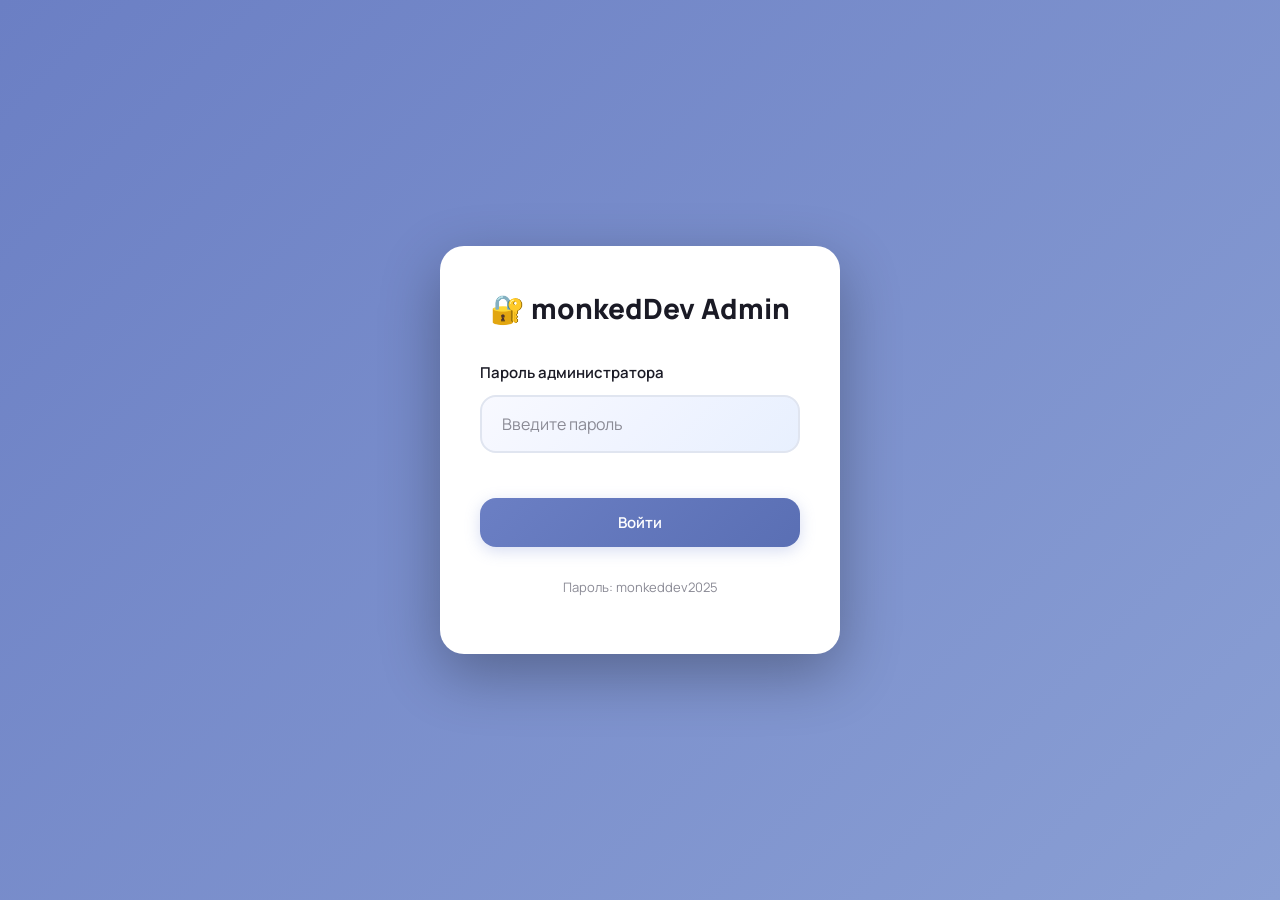
==== commit c6a274e9: "Made admin panel client-side only (localStorage, no Vercel/server)" ====
--- a/admin/index.html
+++ b/admin/index.html
@@ -24,7 +24,7 @@
                     <input type="password" id="password" class="form-input" placeholder="Введите пароль" required>
                 </div>
                 <button type="submit" class="btn btn--primary btn--full">Войти</button>
-                <p class="admin-login__hint">Пароль по умолчанию: monkeddev2025</p>
+                <p class="admin-login__hint">Пароль: monkeddev2025</p>
             </form>
         </div>
     </div>
@@ -73,12 +73,8 @@
             <header class="admin-header">
                 <h1 class="admin-header__title" id="pageTitle">Дашборд</h1>
                 <div class="admin-header__actions">
-                    <button class="admin-icon-btn" id="refreshBtn" title="Обновить">
-                        🔄
-                    </button>
-                    <button class="admin-icon-btn" id="exportBtn" title="Экспорт">
-                        📥
-                    </button>
+                    <button class="admin-icon-btn" id="refreshBtn" title="Обновить">🔄</button>
+                    <button class="admin-icon-btn" id="exportBtn" title="Экспорт">📥</button>
                 </div>
             </header>
 
@@ -202,22 +198,17 @@
             <!-- Settings View -->
             <div class="admin-view" id="view-settings">
                 <div class="admin-card">
-                    <h2 class="admin-card__title">Настройки панели</h2>
-                    <form class="admin-form" id="settingsForm">
-                        <div class="form-group">
-                            <label class="form-label">Пароль администратора</label>
-                            <input type="password" class="form-input" id="adminPassword" placeholder="Новый пароль">
-                        </div>
-                        <div class="form-group">
-                            <label class="form-label">Email для уведомлений</label>
-                            <input type="email" class="form-input" id="notificationEmail" placeholder="email@example.com">
-                        </div>
-                        <div class="form-group">
-                            <label class="form-label">Telegram Chat ID (опционально)</label>
-                            <input type="text" class="form-input" id="telegramChatId" placeholder="123456789">
-                        </div>
-                        <button type="submit" class="btn btn--primary">Сохранить</button>
-                    </form>
+                    <h2 class="admin-card__title">О системе</h2>
+                    <div style="padding: 25px;">
+                        <p><strong>Админ-панель:</strong> monkedDev v1.0</p>
+                        <p><strong>Хранение:</strong> localStorage браузера</p>
+                        <p><strong>Пароль:</strong> monkeddev2025 (измени в js/admin.js)</p>
+                        <hr style="margin: 20px 0; border: none; border-top: 1px solid #E0E5F0;">
+                        <p style="color: #EF4444;">⚠️ Данные хранятся только в этом браузере. При очистке кэша они пропадут.</p>
+                        <button class="btn btn--outline" onclick="if(confirm('Очистить все заявки?')) { localStorage.removeItem('monkeddev_orders'); location.reload(); }" style="margin-top: 15px;">
+                            🗑️ Очистить все заявки
+                        </button>
+                    </div>
                 </div>
             </div>
         </main>
